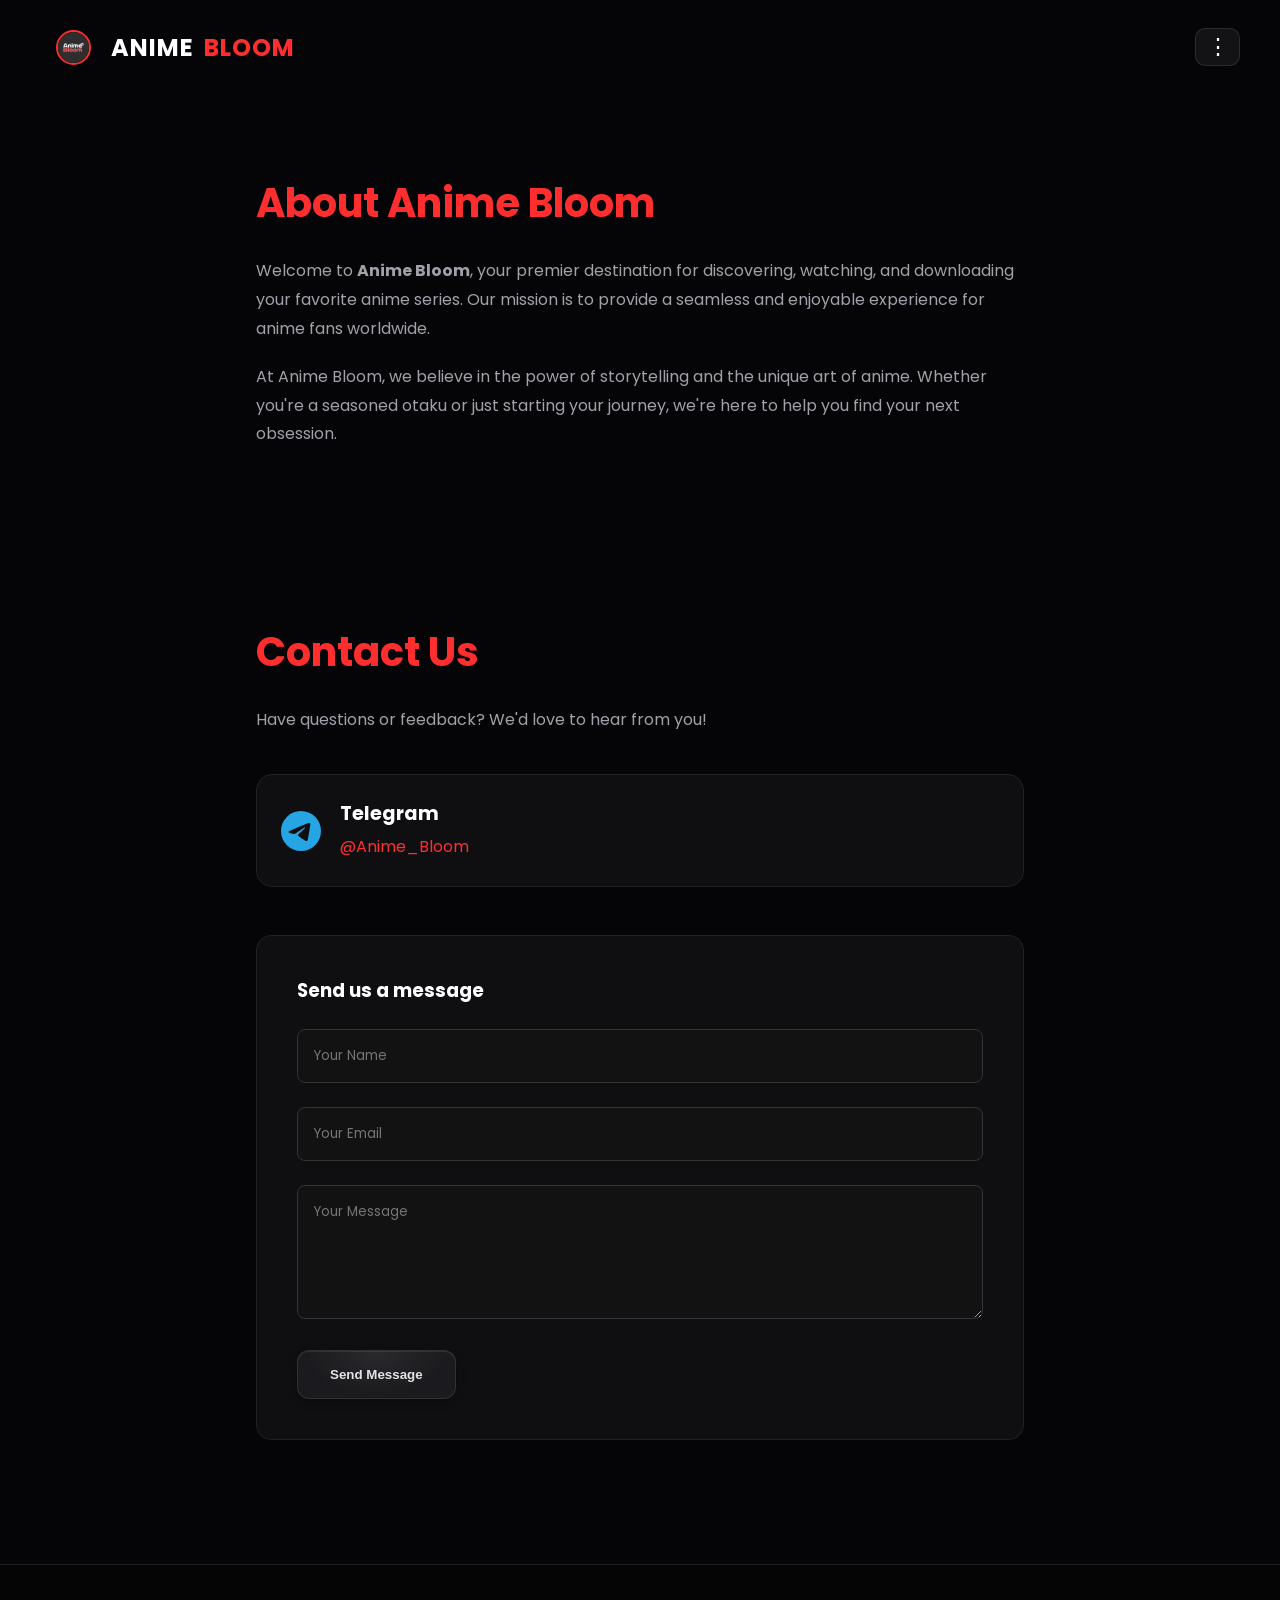
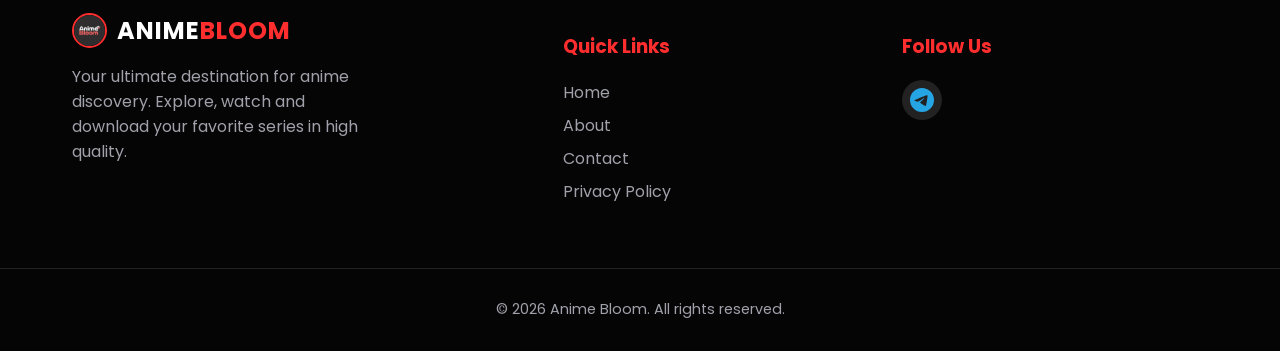
==== about.html @ b1cd9d65 "Add files via upload" ====
<!DOCTYPE html>
<html lang="en">
<head>
    <meta charset="UTF-8">
    <meta name="viewport" content="width=device-width, initial-scale=1.0">
    <title>About Us - Anime Bloom</title>
    <meta name="description" content="Learn about Anime Bloom — your premier destination for discovering and downloading anime in Hindi and English dubbed. Contact us via Telegram or our contact form.">
    <meta name="robots" content="index, follow">
    <link rel="canonical" href="https://anime-bloom.vercel.app/about">
    <meta property="og:type" content="website">
    <meta property="og:url" content="https://anime-bloom.vercel.app/about">
    <meta property="og:title" content="About Us - Anime Bloom">
    <meta property="og:description" content="Learn about Anime Bloom and get in touch with us. We are your premier destination for anime in Hindi and English dubbed.">
    <meta property="og:image" content="https://anime-bloom.vercel.app/favicon.png">
    <meta property="og:site_name" content="Anime Bloom">

    <link rel="icon" type="image/png" href="/favicon.png">
        <link rel="preconnect" href="https://fonts.googleapis.com">
    <link rel="preconnect" href="https://fonts.gstatic.com" crossorigin>
    <link href="https://fonts.googleapis.com/css2?family=Poppins:wght@400;600;700&display=swap" rel="stylesheet">
    <link rel="stylesheet" href="/style.css">
    <script async src="/gtag.js"></script>
</head>
<body class="dark-theme">
    <div id="splash-screen">
        <img src="/favicon.png" alt="Anime Bloom Logo" class="splash-logo">
    </div>
    <header>
        <nav>
            <div class="nav-container">
                <a href="/" class="logo">
                    <img src="/favicon.png" alt="Logo" class="header-logo">
                    Anime<span>Bloom</span>
                </a>
                <div class="menu-container">
                    <button class="menu-btn" id="menu-btn" aria-label="Menu">&#8942;</button>
                    <ul class="nav-links" id="nav-links">
                        <li><a href="/">Home</a></li>
                        <li><a href="/library">Library</a></li>
                        <li><a href="/schedule">Schedule</a></li>
                        <li><a href="/about">About</a></li>
                        <li><a href="/about#contact">Contact</a></li>
                    </ul>
                </div>
            </div>
        </nav>
    </header>
<script src="https://quge5.com/88/tag.min.js" data-zone="226050" async data-cfasync="false"></script>
    <main>
        <section class="about-section">
            <h1>About Anime Bloom</h1>
            <p>Welcome to <strong>Anime Bloom</strong>, your premier destination for discovering, watching, and downloading your favorite anime series. Our mission is to provide a seamless and enjoyable experience for anime fans worldwide.</p>
            <p>At Anime Bloom, we believe in the power of storytelling and the unique art of anime. Whether you're a seasoned otaku or just starting your journey, we're here to help you find your next obsession.</p>
        </section>

        <section id="contact" class="contact-section">
            <h2>Contact Us</h2>
            <p>Have questions or feedback? We'd love to hear from you!</p>

            <div class="contact-methods">
                <div class="contact-method">
                    <svg role="img" viewBox="0 0 24 24" xmlns="http://www.w3.org/2000/svg" class="contact-logo" style="fill:#26A5E4!important"><title>Telegram</title><path fill="#26A5E4" d="M11.944 0A12 12 0 0 0 0 12a12 12 0 0 0 12 12 12 12 0 0 0 12-12A12 12 0 0 0 12 0a12 12 0 0 0-.056 0zm4.962 7.224c.1-.002.321.023.465.14a.506.506 0 0 1 .171.325c.016.093.036.306.02.472-.18 1.898-.962 6.502-1.36 8.627-.168.9-.499 1.201-.82 1.23-.696.065-1.225-.46-1.9-.902-1.056-.693-1.653-1.124-2.678-1.8-1.185-.78-.417-1.21.258-1.91.177-.184 3.247-2.977 3.307-3.23.007-.032.014-.15-.056-.212s-.174-.041-.249-.024c-.106.024-1.793 1.14-5.061 3.345-.48.33-.913.49-1.302.48-.428-.008-1.252-.241-1.865-.44-.752-.245-1.349-.374-1.297-.789.027-.216.325-.437.893-.663 3.498-1.524 5.83-2.529 6.998-3.014 3.332-1.386 4.025-1.627 4.476-1.635z"/></svg>
                    <div class="method-info">
                        <h3>Telegram</h3>
                        <p><a href="https://t.me/Anime_Bloom" target="_blank">@Anime_Bloom</a></p>
                    </div>
                </div>
            </div>

            <div class="contact-form-container">
                <h3>Send us a message</h3>
                <form id="contact-form" action="https://formspree.io/f/xdalkwwe" method="POST">
                    <div class="form-group">
                        <input type="text" id="name" name="name" placeholder="Your Name" required>
                    </div>
                    <div class="form-group">
                        <input type="email" id="email" name="email" placeholder="Your Email" required>
                    </div>
                    <div class="form-group">
                        <textarea id="message" name="message" placeholder="Your Message" rows="5" required></textarea>
                    </div>
                    <button type="submit" class="download-btn">Send Message</button>
                </form>
                <div id="form-status" class="form-status"></div>
            </div>
        </section>
    </main>

    <footer>
        <div class="footer-container">
            <div class="footer-logo">
                <a href="/" class="logo"><img src="/favicon.png" alt="Logo" class="header-logo">Anime<span>Bloom</span></a>
                <p>Your ultimate destination for anime discovery. Explore, watch and download your favorite series in high quality.</p>
            </div>
            <div class="footer-links">
                <h3>Quick Links</h3>
                <ul>
                    <li><a href="/">Home</a></li>
                    <li><a href="/about">About</a></li>
                    <li><a href="/about#contact">Contact</a></li>
                    <li><a href="/privacy">Privacy Policy</a></li>
                </ul>
            </div>
            <div class="footer-social">
                <h3>Follow Us</h3>
                <div class="social-icons">
                    <a href="https://t.me/Anime_Bloom" target="_blank" title="Telegram">
                        <svg role="img" viewBox="0 0 24 24" xmlns="http://www.w3.org/2000/svg" class="social-logo" style="fill:#26A5E4!important"><title>Telegram</title><path fill="#26A5E4" d="M11.944 0A12 12 0 0 0 0 12a12 12 0 0 0 12 12 12 12 0 0 0 12-12A12 12 0 0 0 12 0a12 12 0 0 0-.056 0zm4.962 7.224c.1-.002.321.023.465.14a.506.506 0 0 1 .171.325c.016.093.036.306.02.472-.18 1.898-.962 6.502-1.36 8.627-.168.9-.499 1.201-.82 1.23-.696.065-1.225-.46-1.9-.902-1.056-.693-1.653-1.124-2.678-1.8-1.185-.78-.417-1.21.258-1.91.177-.184 3.247-2.977 3.307-3.23.007-.032.014-.15-.056-.212s-.174-.041-.249-.024c-.106.024-1.793 1.14-5.061 3.345-.48.33-.913.49-1.302.48-.428-.008-1.252-.241-1.865-.44-.752-.245-1.349-.374-1.297-.789.027-.216.325-.437.893-.663 3.498-1.524 5.83-2.529 6.998-3.014 3.332-1.386 4.025-1.627 4.476-1.635z"/></svg>
                    </a>
                </div>
            </div>
        </div>
        <div class="footer-bottom">
            <p>&copy; 2026 Anime Bloom. All rights reserved.</p>
        </div>
    </footer>

    <button id="back-to-top" title="Go to top">↑</button>

    
    <script defer src="/config.js"></script>
    <script defer src="/main.js"></script>
</body>
</html>
---- style.css ----
:root {
    --bg-color: #050507;
    --text-color: #ffffff;
    --secondary-text: #a1a1aa;
    --accent-color: #ff2e2e;
    --accent-glow: rgba(255, 46, 46, 0.6);
    --secondary-color: #ff6b6b;
    --card-bg: #0f0f12;
    --hover-color: #1a1a20;
    --nav-bg: rgba(5, 5, 7, 0.8);
    --soft-border: rgba(255, 255, 255, 0.08);
    --neon-shadow: 0 0 15px var(--accent-glow);
}

* {
    box-sizing: border-box;
    -webkit-tap-highlight-color: transparent;
    -webkit-touch-callout: none;
}

input, textarea, select {
    -webkit-tap-highlight-color: rgba(255, 46, 46, 0.08);
}

::-webkit-scrollbar {
    width: 8px;
    height: 8px;
}

::-webkit-scrollbar-track {
    background: var(--bg-color);
}

::-webkit-scrollbar-thumb {
    background: #333;
    border-radius: 4px;
}

::-webkit-scrollbar-thumb:hover {
    background: var(--accent-color);
    box-shadow: var(--neon-shadow);
}

body {
    background-color: var(--bg-color);
    color: var(--text-color);
    font-family: 'Poppins', sans-serif;
    margin: 0;
    padding: 0;
    user-select: none;
    -webkit-user-select: none;
    overflow-x: hidden;
}

img {
    user-select: none;
    -webkit-user-drag: none;
    -webkit-user-select: none;
}

#search-box,
input,
textarea {
    user-select: text !important;
    -webkit-user-select: text !important;
}

.details-layout,
.details-layout *:not(button):not(.download-btn):not(img) {
    user-select: text !important;
    -webkit-user-select: text !important;
}

button,
.download-btn,
.watch-btn,
.join-btn,
.anime-card,
.anime-card *,
.category-btn {
    user-select: none !important;
    -webkit-user-select: none !important;
}

header {
    background-color: transparent;
    padding: 1.2rem 2rem;
    position: fixed;
    width: 100%;
    top: 0;
    left: 0;
    z-index: 1000;
    transition: all 0.4s cubic-bezier(0.4, 0, 0.2, 1);
}

header.scrolled {
    background: linear-gradient(
        to bottom,
        rgba(0, 0, 0, 0.8) 0%,
        rgba(0, 0, 0, 0) 100%
    );
    backdrop-filter: none;
    -webkit-backdrop-filter: none;
    box-shadow: none;
}

.nav-container {
    max-width: 1200px;
    margin: 0 auto;
    display: flex;
    justify-content: space-between;
    align-items: center;
}

.logo {
    font-size: 1.5rem;
    font-weight: 700;
    color: #fff;
    text-decoration: none;
    text-transform: uppercase;
    letter-spacing: 1px;
    display: flex;
    align-items: center;
}

.logo span {
    color: var(--accent-color);
}

.header-logo {
    width: 35px;
    height: 35px;
    border-radius: 50%;
    object-fit: cover;
    margin-right: 10px;
    border: 2px solid var(--accent-color);
}

.menu-container {
    position: relative;
}

.menu-btn {
    background: rgba(255, 255, 255, 0.06);
    border: 1px solid rgba(255, 255, 255, 0.10);
    color: var(--text-color);
    font-size: 1.4rem;
    cursor: pointer;
    padding: 0.45rem 0.65rem;
    line-height: 1;
    border-radius: 10px;
    backdrop-filter: blur(8px);
    -webkit-backdrop-filter: blur(8px);
    transition: background 0.25s ease, color 0.25s ease,
                border-color 0.25s ease, transform 0.2s ease;
    display: flex;
    align-items: center;
    justify-content: center;
}

.menu-btn:hover {
    background: rgba(255, 46, 46, 0.15);
    border-color: rgba(255, 46, 46, 0.4);
    color: var(--accent-color);
}

.menu-btn.open {
    background: rgba(255, 46, 46, 0.18);
    border-color: rgba(255, 46, 46, 0.5);
    color: var(--accent-color);
    box-shadow: 0 0 12px rgba(255, 46, 46, 0.25);
}

.nav-links {
    list-style: none;
    margin: 0;
    padding: 0.6rem 0.5rem;
    position: absolute;
    top: calc(100% + 10px);
    right: 0;
    min-width: 200px;
    z-index: 1001;
    flex-direction: column;
    gap: 2px;
    background: rgba(8, 8, 12, 0.55);
    backdrop-filter: blur(40px) saturate(180%);
    -webkit-backdrop-filter: blur(40px) saturate(180%);
    border-radius: 16px;
    border: 1px solid rgba(255, 255, 255, 0.10);
    box-shadow:
        0 8px 32px rgba(0, 0, 0, 0.6),
        0 2px 8px  rgba(0, 0, 0, 0.4),
        inset 0 1px 0 rgba(255, 255, 255, 0.08);
    display: flex;
    opacity: 0;
    visibility: hidden;
    transform: translateY(-10px) scale(0.97);
    transform-origin: top right;
    transition:
        opacity    0.25s cubic-bezier(0.16, 1, 0.3, 1),
        transform  0.25s cubic-bezier(0.16, 1, 0.3, 1),
        visibility 0.25s;
    overflow: hidden;
}

.nav-links::before {
    content: '';
    position: absolute;
    top: 0;
    left: 12%;
    width: 76%;
    height: 1px;
    background: linear-gradient(
        90deg,
        transparent,
        rgba(255, 46, 46, 0.7),
        transparent
    );
}

.nav-links::after {
    content: '';
    position: absolute;
    bottom: 0;
    left: 0;
    width: 100%;
    height: 40%;
    background: radial-gradient(
        ellipse at 50% 100%,
        rgba(255, 46, 46, 0.06) 0%,
        transparent 70%
    );
    pointer-events: none;
}

.nav-links.active {
    opacity: 1;
    visibility: visible;
    transform: translateY(0) scale(1);
}

.nav-links li {
    position: relative;
}

nav a {
    display: flex;
    align-items: center;
    gap: 10px;
    padding: 0.65rem 1rem;
    border-radius: 10px;
    color: rgba(255, 255, 255, 0.82);
    text-decoration: none;
    font-weight: 600;
    font-size: 0.9rem;
    letter-spacing: 0.3px;
    transition:
        background 0.2s ease,
        color      0.2s ease,
        padding-left 0.2s ease;
    position: relative;
}

nav a:hover {
    background: rgba(255, 46, 46, 0.12);
    color: #fff;
    padding-left: 1.3rem;
}

nav a::before {
    content: '';
    position: absolute;
    left: 0;
    top: 20%;
    height: 60%;
    width: 3px;
    border-radius: 2px;
    background: var(--accent-color);
    box-shadow: 0 0 8px var(--accent-color);
    transform: scaleY(0);
    transition: transform 0.2s cubic-bezier(0.34, 1.56, 0.64, 1);
}

nav a:hover::before {
    transform: scaleY(1);
}

nav a::after {
    display: none;
}

main {
    max-width: 1200px;
    margin: 0 auto;
    padding: 80px 1rem 0;
    text-align: center;
}


.library-title {
    color: var(--accent-color);
}


.hero {
    position: relative;
    height: 85vh;
    min-height: 500px;
    width: calc(100vw - 60px);
    margin-left: 50%;
    transform: translateX(-50%);
    margin-bottom: 4rem;
    overflow: hidden;
    background: #000;
    display: flex;
    align-items: center;
    border-radius: 24px;
    border: 1px solid var(--soft-border);
    box-shadow: 0 20px 40px rgba(0, 0, 0, 0.4);
}

.hero-slide {
    position: absolute;
    top: 0;
    left: 0;
    width: 100%;
    height: 100%;
    display: flex;
    align-items: center;
    opacity: 0;
    visibility: hidden;
    transition: opacity 1s ease-in-out, transform 1s ease-in-out;
    background-size: cover;
    background-position: center;
    z-index: 1;
}

.hero-slide.active {
    opacity: 1;
    visibility: visible;
    z-index: 2;
}

.hero-slide::before {
    content: '';
    position: absolute;
    top: 0;
    left: 0;
    width: 100%;
    height: 100%;
    background: linear-gradient(to right,
        rgba(5, 5, 7, 0.95) 0%,
        rgba(5, 5, 7, 0.4) 50%,
        transparent 100%),
        linear-gradient(to top,
        rgba(5, 5, 7, 1) 0%,
        transparent 30%);
    z-index: 1;
}

/* ── HERO CONTENT: smaller fonts, shifted lower ── */
.hero-content {
    position: relative;
    z-index: 10;
    padding: 0 5rem;
    max-width: 800px;
    text-align: left;
    opacity: 0;
    transform: translateX(-30px);
    transition: all 1s cubic-bezier(0.16, 1, 0.3, 1) 0.4s;
    margin-top: 8rem; /* shift content lower */
}

.hero-slide.active .hero-content {
    opacity: 1;
    transform: translateX(0);
}

.hero-content h1 {
    font-size: 2.6rem; /* reduced from 4rem */
    margin: 0;
    color: #fff;
    line-height: 1.15;
    font-weight: 700;
    text-shadow: 0 5px 15px rgba(0,0,0,0.8);
}

.hero-content h1 span {
    color: var(--accent-color);
    display: block;
    margin-bottom: 0.4rem;
}

.hero-content p {
    font-size: 0.9rem; /* reduced from 1.1rem */
    margin: 1rem 0 1.5rem; /* reduced from 1.5rem 0 2rem */
    color: #e4e4e7;
    text-shadow: 0 2px 4px rgba(0,0,0,0.5);
    line-height: 1.6;
    max-width: 460px;
}

.slider-progress-container {
    position: absolute;
    bottom: 20px;
    left: 50%;
    transform: translateX(-50%);
    width: 90%;
    display: flex;
    gap: 8px;
    z-index: 100;
}

.slider-progress-segment {
    flex: 1;
    height: 3px;
    background: rgba(255, 255, 255, 0.2);
    border-radius: 2px;
    overflow: hidden;
    position: relative;
}

.slider-progress-fill {
    position: absolute;
    top: 0;
    left: 0;
    height: 100%;
    width: 0%;
    background: var(--accent-color);
    box-shadow: 0 0 8px var(--accent-color);
}

.watch-btn {
    position: relative;
    overflow: hidden;
    padding: 0.7rem 1.5rem;
    border-radius: 10px;
    font-weight: 700;
    display: inline-block;
    cursor: pointer;
    text-decoration: none;
    text-transform: uppercase;
    letter-spacing: 1px;
    font-size: 0.9rem;
    color: #fff;
    background: linear-gradient(135deg,
        rgba(255, 60, 60, 0.85) 0%,
        rgba(200, 20, 20, 0.90) 100%);
    backdrop-filter: blur(12px) saturate(180%);
    -webkit-backdrop-filter: blur(12px) saturate(180%);
    border: 1px solid rgba(255, 100, 80, 0.45);
    box-shadow:
        inset 0 1px 0 rgba(255, 180, 160, 0.25),
        0 4px 18px rgba(255, 46, 46, 0.40),
        0 1px 4px rgba(0,0,0,0.3);
    transition:
        box-shadow  0.28s ease,
        transform   0.28s ease,
        border-color 0.28s ease;
}

.watch-btn::before {
    content: '';
    position: absolute;
    top: 0; left: -75%;
    width: 50%; height: 100%;
    background: linear-gradient(120deg, transparent, rgba(255,255,255,0.22), transparent);
    transform: skewX(-15deg);
    transition: left 0.55s ease;
    pointer-events: none;
}
.watch-btn:hover::before { left: 135%; }

.watch-btn::after {
    content: '';
    position: absolute;
    inset: 0;
    border-radius: inherit;
    background: radial-gradient(ellipse at 50% 0%, rgba(255,255,255,0.12) 0%, transparent 60%);
    pointer-events: none;
}

.watch-btn:hover {
    transform: scale(1.05);
    box-shadow:
        inset 0 1px 0 rgba(255,180,160,0.3),
        0 6px 24px rgba(255, 46, 46, 0.55),
        0 2px 6px rgba(0,0,0,0.4);
    border-color: rgba(255, 130, 100, 0.6);
}

.greeting h1 {
    font-size: 2.5rem;
    color: var(--accent-color);
}

.search-section {
    position: relative;
    overflow: visible;
    margin: 2rem auto;
    max-width: 600px;
    display: flex;
    border-radius: 50px;
    padding: 5px;
    background: rgba(255, 255, 255, 0.04);
    backdrop-filter: blur(24px) saturate(160%);
    -webkit-backdrop-filter: blur(24px) saturate(160%);
    border: 1px solid rgba(255, 255, 255, 0.10);
    box-shadow:
        inset 0 1px 0 rgba(255, 255, 255, 0.07),
        0 4px 20px rgba(0, 0, 0, 0.30);
    transition:
        max-width 0.35s cubic-bezier(0.4, 0, 0.2, 1),
        border-color 0.3s ease,
        box-shadow   0.3s ease,
        background   0.3s ease,
        border-radius 0.2s ease;
    z-index: 1000;
}

.search-section.is-focused {
    max-width: 720px;
    border-radius: 22px 22px 0 0;
    border-color: rgba(255, 46, 46, 0.55);
    background: rgba(15, 15, 20, 0.98);
    box-shadow:
        inset 0 1px 0 rgba(255, 255, 255, 0.10),
        0 0 0 3px rgba(255, 46, 46, 0.12),
        0 0 30px rgba(255, 46, 46, 0.18),
        0 8px 40px rgba(0, 0, 0, 0.5);
}

.search-section::before {
    content: '';
    position: absolute;
    top: 0; left: 10%; right: 10%;
    height: 1px;
    background: linear-gradient(90deg, transparent, rgba(255,255,255,0.18), transparent);
    pointer-events: none;
    border-radius: 50px;
}

.search-section::after {
    content: none;
}

.search-section:focus-within {
    border-color: rgba(255, 46, 46, 0.55);
}

#search-box {
    padding: 0.8rem 1.5rem;
    flex: 1;
    border: none;
    background: transparent;
    color: white;
    outline: none;
    font-size: 1rem;
}

#search-btn {
    position: relative;
    overflow: hidden;
    width: 46px;
    height: 46px;
    padding: 0;
    border: 1px solid rgba(255, 100, 80, 0.45);
    border-radius: 50%;
    color: white;
    cursor: pointer;
    display: flex;
    align-items: center;
    justify-content: center;
    flex-shrink: 0;
    background: linear-gradient(135deg,
        rgba(255, 60, 60, 0.85) 0%,
        rgba(200, 20, 20, 0.90) 100%);
    backdrop-filter: blur(12px) saturate(180%);
    -webkit-backdrop-filter: blur(12px) saturate(180%);
    box-shadow:
        inset 0 1px 0 rgba(255,180,160,0.25),
        0 3px 14px rgba(255, 46, 46, 0.38);
    transition: transform 0.28s ease, box-shadow 0.28s ease;
}

#search-btn::before {
    content: '';
    position: absolute;
    top: 0; left: -75%;
    width: 50%; height: 100%;
    background: linear-gradient(120deg, transparent, rgba(255,255,255,0.22), transparent);
    transform: skewX(-15deg);
    transition: left 0.5s ease;
    pointer-events: none;
}
#search-btn:hover::before { left: 135%; }

#search-btn::after {
    content: '';
    position: absolute;
    inset: 0;
    border-radius: 50%;
    background: radial-gradient(ellipse at 50% 0%, rgba(255,255,255,0.12) 0%, transparent 60%);
    pointer-events: none;
}

#search-btn:hover {
    transform: scale(1.05);
    box-shadow:
        inset 0 1px 0 rgba(255,180,160,0.3),
        0 5px 20px rgba(255, 46, 46, 0.55);
}

.category-section {
    margin: 1.5rem 0;
    display: flex;
    justify-content: center;
    gap: 1rem;
    flex-wrap: wrap;
}

.category-btn {
    position: relative;
    overflow: hidden;
    padding: 0.6rem 1.5rem;
    border-radius: 25px;
    cursor: pointer;
    font-weight: 600;
    font-size: 0.88rem;
    letter-spacing: 0.3px;
    color: rgba(255, 255, 255, 0.65);
    background: rgba(255, 255, 255, 0.04);
    backdrop-filter: blur(20px) saturate(160%);
    -webkit-backdrop-filter: blur(20px) saturate(160%);
    border: 1px solid rgba(255, 255, 255, 0.10);
    box-shadow:
        inset 0 1px 0 rgba(255, 255, 255, 0.08),
        0 2px 8px rgba(0, 0, 0, 0.25);
    transition:
        color       0.28s ease,
        border-color 0.28s ease,
        box-shadow  0.28s ease,
        background  0.28s ease,
        transform   0.25s cubic-bezier(0.34, 1.56, 0.64, 1);
}

.category-btn::before {
    content: '';
    position: absolute;
    top: 0;
    left: -75%;
    width: 50%;
    height: 100%;
    background: linear-gradient(
        120deg,
        transparent 0%,
        rgba(255, 255, 255, 0.18) 50%,
        transparent 100%
    );
    transform: skewX(-15deg);
    transition: left 0.55s ease;
    pointer-events: none;
}

.category-btn:hover::before {
    left: 135%;
}

.category-btn::after {
    content: '';
    position: absolute;
    inset: 0;
    border-radius: inherit;
    background: radial-gradient(
        ellipse at 50% 0%,
        rgba(255, 255, 255, 0.07) 0%,
        transparent 65%
    );
    pointer-events: none;
}

.category-btn:hover {
    color: rgba(255, 255, 255, 0.92);
    border-color: rgba(255, 255, 255, 0.22);
    background: rgba(255, 255, 255, 0.09);
    box-shadow:
        inset 0 1px 0 rgba(255, 255, 255, 0.14),
        0 4px 16px rgba(0, 0, 0, 0.35);
}

.category-btn.active {
    color: #fff;
    background: rgba(255, 46, 46, 0.22);
    border-color: rgba(255, 46, 46, 0.55);
    box-shadow:
        inset 0 1px 0 rgba(255, 120, 100, 0.25),
        0 0 18px rgba(255, 46, 46, 0.30),
        0 4px 14px rgba(0, 0, 0, 0.35);
    text-shadow: 0 0 12px rgba(255, 100, 80, 0.6);
}

.category-btn.active::before {
    left: 135%;
}

.anime-grid {
    display: grid;
    grid-template-columns: repeat(auto-fill, minmax(250px, 1fr));
    gap: 2rem;
    margin-top: 2rem;
}

.anime-card {
    background: var(--card-bg);
    border-radius: 16px;
    overflow: hidden;
    transition: all 0.5s cubic-bezier(0.4, 0, 0.2, 1);
    cursor: pointer;
    border: 1px solid var(--soft-border);
    text-align: left;
    position: relative;
    flex: 0 0 auto;
}

.anime-row .anime-card {
    width: 280px;
}

.view-all-card {
    width: 280px;
    height: 220px;
    background: rgba(255, 255, 255, 0.03);
    backdrop-filter: blur(15px);
    -webkit-backdrop-filter: blur(15px);
    border: 1px solid var(--soft-border);
    border-radius: 16px;
    display: flex;
    flex-direction: column;
    align-items: center;
    justify-content: center;
    cursor: pointer;
    transition: all 0.4s cubic-bezier(0.4, 0, 0.2, 1);
    flex-shrink: 0;
    position: relative;
    overflow: hidden;
    margin-bottom: 2rem;
}

.view-all-card h3 {
    color: var(--secondary-text);
    font-size: 1.1rem;
    font-weight: 700;
    text-transform: uppercase;
    letter-spacing: 2px;
    z-index: 2;
    transition: all 0.3s ease;
    filter: blur(2px);
    margin: 0;
}

.view-all-card::after {
    content: '';
    position: absolute;
    width: 60px;
    height: 60px;
    border: 2px solid var(--accent-color);
    border-radius: 50%;
    opacity: 0.1;
    transition: all 0.4s ease;
}

.view-all-card:hover {
    border-color: var(--accent-color);
    background: rgba(255, 46, 46, 0.05);
}

.view-all-card:hover h3 {
    filter: blur(0);
    color: var(--text-color);
}

.view-all-card:hover::after {
    transform: scale(1.5);
    opacity: 0.3;
    box-shadow: 0 0 15px var(--accent-glow);
}

.view-all-card:active {
    box-shadow: 0 0 30px var(--accent-glow), inset 0 0 20px var(--accent-glow);
    transform: scale(0.95);
}

.anime-card:hover {
    transform: scale(1.05) translateY(-5px);
    box-shadow: 0 10px 30px rgba(0,0,0,0.5), var(--neon-shadow);
    border-color: var(--accent-color);
    z-index: 10;
}

.card-img-container {
    position: relative;
    overflow: hidden;
    aspect-ratio: 16 / 9;
}

.anime-card img {
    width: 100%;
    height: 100%;
    object-fit: cover;
    transition: transform 0.5s ease;
}

.anime-card:hover img {
    transform: scale(1.1);
}

.card-overlay {
    position: absolute;
    top: 0;
    left: 0;
    width: 100%;
    height: 100%;
    background: linear-gradient(to top, rgba(0,0,0,0.9) 0%, rgba(0,0,0,0.4) 50%, transparent 100%);
    display: flex;
    flex-direction: column;
    justify-content: flex-end;
    padding: 1rem;
    opacity: 0;
    transition: opacity 0.3s ease;
}

.anime-card:hover .card-overlay {
    opacity: 1;
}

.card-info {
    padding: 1rem;
    background: var(--card-bg);
}

.anime-card h3 {
    margin: 0;
    font-size: 1rem;
    font-weight: 600;
    white-space: nowrap;
    overflow: hidden;
    text-overflow: ellipsis;
    transition: color 0.3s ease;
}

.anime-card:hover h3 {
    color: var(--accent-color);
}

.quick-info {
    display: flex;
    gap: 10px;
    font-size: 0.75rem;
    color: var(--secondary-text);
    margin-top: 5px;
}

.quick-info span {
    background: rgba(255,255,255,0.1);
    padding: 2px 6px;
    border-radius: 4px;
}

.quality-badge {
    color: var(--accent-color);
    border: 1px solid var(--accent-color);
}

.section-title {
    text-align: left;
    margin: 4rem 0 1.5rem;
    color: #fff;
    font-size: 1.8rem;
    font-weight: 700;
    position: relative;
    padding-left: 15px;
}

.section-title::before {
    content: '';
    position: absolute;
    left: 0;
    top: 50%;
    transform: translateY(-50%);
    width: 4px;
    height: 70%;
    background: var(--accent-color);
    box-shadow: var(--neon-shadow);
    border-radius: 2px;
}

.anime-row {
    position: relative;
    margin-bottom: 2rem;
}

.row-container {
    display: flex;
    gap: 1.5rem;
    overflow-x: auto;
    padding: 1rem 0 2rem;
    scroll-behavior: smooth;
    scrollbar-width: none;
}

.row-container::-webkit-scrollbar {
    display: none;
}

.details-backdrop {
    position: fixed;
    top: 0;
    left: 0;
    width: 100%;
    height: 100vh;
    background-size: cover;
    background-position: center;
    filter: blur(50px) brightness(0.3);
    z-index: -1;
    transform: scale(1.1);
}

.details-layout {
    display: flex;
    flex-wrap: wrap;
    gap: 4rem;
    text-align: left;
    padding-top: 2rem;
    position: relative;
}

.details-thumbnail img {
    width: 300px;
    border-radius: 12px;
    box-shadow: 0 10px 40px rgba(0,0,0,0.8);
    border: 1px solid var(--soft-border);
    transition: all 0.5s ease;
}

.details-thumbnail img:hover {
    transform: scale(1.02);
    border-color: var(--accent-color);
    box-shadow: var(--neon-shadow);
}

.details-info {
    flex: 1;
}

.details-info h1 {
    color: #fff;
    margin-top: 0;
    font-size: 26px;
    font-weight: 700;
    line-height: 1.1;
    text-shadow: 0 10px 20px rgba(0,0,0,0.5);
}

.info-item {
    margin-bottom: 0.8rem;
    font-size: 1.1rem;
    display: flex;
    gap: 10px;
}

.info-item strong {
    color: var(--accent-color);
    min-width: 120px;
}

.description {
    margin-top: 1.5rem;
    line-height: 1.6;
}

.download-section {
    margin-top: 2rem;
    width: 100%;
}

.download-buttons {
    display: flex;
    gap: 1rem;
    flex-wrap: wrap;
    margin-top: 1rem;
}

.download-btn {
    position: relative;
    overflow: hidden;
    padding: 1rem 2rem;
    border-radius: 12px;
    font-weight: 600;
    display: flex;
    align-items: center;
    gap: 10px;
    text-decoration: none;
    color: rgba(255,255,255,0.88);
    background: rgba(255, 255, 255, 0.05);
    backdrop-filter: blur(20px) saturate(160%);
    -webkit-backdrop-filter: blur(20px) saturate(160%);
    border: 1px solid rgba(255, 255, 255, 0.10);
    box-shadow:
        inset 0 1px 0 rgba(255,255,255,0.08),
        0 2px 10px rgba(0,0,0,0.3);
    transition:
        background  0.28s ease,
        border-color 0.28s ease,
        box-shadow  0.28s ease,
        transform   0.28s ease,
        color       0.28s ease;
}

.download-btn::before {
    content: '';
    position: absolute;
    top: 0; left: -75%;
    width: 50%; height: 100%;
    background: linear-gradient(120deg, transparent, rgba(255,255,255,0.18), transparent);
    transform: skewX(-15deg);
    transition: left 0.55s ease;
    pointer-events: none;
    z-index: 1;
}
.download-btn:hover::before { left: 135%; }

.download-btn::after {
    content: '';
    position: absolute;
    inset: 0;
    border-radius: inherit;
    background: radial-gradient(ellipse at 50% 0%, rgba(255,255,255,0.07) 0%, transparent 65%);
    pointer-events: none;
}

.download-btn > * { position: relative; z-index: 2; }

.download-btn:hover {
    background: rgba(255, 46, 46, 0.20);
    border-color: rgba(255, 46, 46, 0.50);
    box-shadow:
        inset 0 1px 0 rgba(255,120,100,0.2),
        0 0 16px rgba(255, 46, 46, 0.28),
        0 4px 14px rgba(0,0,0,0.4);
    color: #fff;
    transform: translateY(-3px);
}

.season-link-container {
    display: flex;
    justify-content: center;
    width: 100%;
    margin-top: 3.5rem;
}

.season-btn {
    position: relative;
    overflow: hidden;
    display: inline-block;
    padding: 1rem 2.5rem;
    border-radius: 30px;
    font-weight: 700;
    font-size: 1.1rem;
    text-decoration: none;
    color: #ffffff;
    text-transform: uppercase;
    letter-spacing: 1px;
    user-select: none !important;
    -webkit-user-select: none !important;
    background: linear-gradient(135deg,
        rgba(255, 60, 60, 0.88) 0%,
        rgba(190, 15, 15, 0.92) 100%);
    backdrop-filter: blur(12px) saturate(180%);
    -webkit-backdrop-filter: blur(12px) saturate(180%);
    border: 1px solid rgba(255, 110, 80, 0.45);
    box-shadow:
        inset 0 1px 0 rgba(255,180,160,0.25),
        0 4px 18px rgba(255, 46, 46, 0.42);
    transition: transform 0.28s ease, box-shadow 0.28s ease, border-color 0.28s ease;
}

.season-btn::before {
    content: '';
    position: absolute;
    top: 0; left: -75%;
    width: 50%; height: 100%;
    background: linear-gradient(120deg, transparent, rgba(255,255,255,0.22), transparent);
    transform: skewX(-15deg);
    transition: left 0.55s ease;
    pointer-events: none;
}
.season-btn:hover::before { left: 135%; }

.season-btn::after {
    content: '';
    position: absolute;
    inset: 0;
    border-radius: inherit;
    background: radial-gradient(ellipse at 50% 0%, rgba(255,255,255,0.12) 0%, transparent 60%);
    pointer-events: none;
}

.season-btn:hover {
    transform: translateY(-3px);
    border-color: rgba(255, 140, 100, 0.6);
    box-shadow:
        inset 0 1px 0 rgba(255,180,160,0.3),
        0 6px 24px rgba(255, 46, 46, 0.55);
    color: #ffffff;
}

.recommended-section {
    margin-top: 5rem;
    padding-top: 2rem;
    border-top: 1px solid #333;
}

footer {
    background-color: var(--nav-bg);
    padding: 3rem 0 1rem;
    margin-top: 4rem;
    border-top: 1px solid #222;
}

.footer-container {
    max-width: 1200px;
    margin: 0 auto;
    display: flex;
    justify-content: space-between;
    flex-wrap: wrap;
    padding: 0 2rem;
    gap: 2rem;
}

.footer-logo {
    flex: 1.5;
}

.footer-logo p {
    color: var(--secondary-text);
    margin-top: 1rem;
    max-width: 300px;
}

.footer-links, .footer-social {
    flex: 1;
}

.footer-links h3, .footer-social h3 {
    color: var(--accent-color);
    margin-bottom: 1.2rem;
}

.footer-links ul {
    list-style: none;
    padding: 0;
}

.footer-links li {
    margin-bottom: 0.5rem;
}

.footer-links a {
    color: var(--secondary-text);
    text-decoration: none;
    transition: color 0.3s;
}

.footer-links a:hover {
    color: var(--accent-color);
}

.social-icons {
    display: flex;
    gap: 1rem;
}

.social-icons a {
    display: flex;
    align-items: center;
    justify-content: center;
    width: 40px;
    height: 40px;
    background: #222;
    color: #fff;
    border-radius: 50%;
    text-decoration: none;
    transition: all 0.3s;
}

.social-icons a:hover {
    background: var(--accent-color);
    transform: translateY(-3px);
}

.footer-bottom {
    text-align: center;
    margin-top: 3rem;
    padding-top: 1rem;
    border-top: 1px solid #222;
    color: var(--secondary-text);
    font-size: 0.9rem;
}

#back-to-top {
    position: relative;
    overflow: hidden;
    position: fixed;
    bottom: 30px;
    right: 30px;
    z-index: 99;
    outline: none;
    color: white;
    cursor: pointer;
    width: 50px;
    height: 50px;
    border-radius: 50%;
    font-size: 20px;
    font-weight: bold;
    display: flex;
    align-items: center;
    justify-content: center;
    opacity: 0;
    visibility: hidden;
    background: linear-gradient(135deg,
        rgba(255, 60, 60, 0.88) 0%,
        rgba(190, 15, 15, 0.92) 100%);
    backdrop-filter: blur(14px) saturate(180%);
    -webkit-backdrop-filter: blur(14px) saturate(180%);
    border: 1px solid rgba(255, 110, 80, 0.45);
    box-shadow:
        inset 0 1px 0 rgba(255,180,160,0.25),
        0 4px 18px rgba(255, 46, 46, 0.42);
    transition:
        opacity    0.4s ease,
        visibility 0.4s ease,
        transform  0.3s cubic-bezier(0.34, 1.56, 0.64, 1),
        box-shadow 0.28s ease;
}

#back-to-top::before {
    content: '';
    position: absolute;
    top: 0; left: -75%;
    width: 50%; height: 100%;
    background: linear-gradient(120deg, transparent, rgba(255,255,255,0.22), transparent);
    transform: skewX(-15deg);
    transition: left 0.5s ease;
    pointer-events: none;
}
#back-to-top:hover::before { left: 135%; }

#back-to-top::after {
    content: '';
    position: absolute;
    inset: 0;
    border-radius: 50%;
    background: radial-gradient(ellipse at 50% 0%, rgba(255,255,255,0.12) 0%, transparent 60%);
    pointer-events: none;
}

#back-to-top.show {
    opacity: 1;
    visibility: visible;
}

#back-to-top:hover {
    transform: translateY(-5px);
    box-shadow:
        inset 0 1px 0 rgba(255,180,160,0.3),
        0 8px 26px rgba(255, 46, 46, 0.60);
}

.result-info {
    margin: 1rem 0;
    font-size: 1.1rem;
    color: #888;
}

.result-count {
    color: var(--accent-color);
    font-weight: bold;
}

.reset-btn {
    position: relative;
    overflow: hidden;
    display: inline-block;
    margin-top: 1rem;
    padding: 0.6rem 1.2rem;
    border-radius: 10px;
    cursor: pointer;
    font-weight: 700;
    color: white;
    border: 1px solid rgba(255, 100, 80, 0.45);
    background: linear-gradient(135deg,
        rgba(255, 60, 60, 0.85) 0%,
        rgba(200, 20, 20, 0.90) 100%);
    backdrop-filter: blur(12px) saturate(180%);
    -webkit-backdrop-filter: blur(12px) saturate(180%);
    box-shadow:
        inset 0 1px 0 rgba(255,180,160,0.22),
        0 3px 12px rgba(255, 46, 46, 0.35);
    transition: box-shadow 0.28s ease, transform 0.28s ease;
}

.reset-btn::before {
    content: '';
    position: absolute;
    top: 0; left: -75%;
    width: 50%; height: 100%;
    background: linear-gradient(120deg, transparent, rgba(255,255,255,0.2), transparent);
    transform: skewX(-15deg);
    transition: left 0.5s ease;
    pointer-events: none;
}
.reset-btn:hover::before { left: 135%; }

.reset-btn::after {
    content: '';
    position: absolute;
    inset: 0;
    border-radius: inherit;
    background: radial-gradient(ellipse at 50% 0%, rgba(255,255,255,0.10) 0%, transparent 60%);
    pointer-events: none;
}

.reset-btn:hover {
    box-shadow:
        inset 0 1px 0 rgba(255,180,160,0.3),
        0 5px 20px rgba(255, 46, 46, 0.50);
}

.no-results-container {
    grid-column: 1 / -1;
    padding: 3rem 0;
    text-align: center;
}

.load-more-container {
    margin-top: 3rem;
    display: flex;
    justify-content: center;
}

.load-more-btn {
    position: relative;
    overflow: hidden;
    padding: 0.8rem 2.5rem;
    border-radius: 30px;
    font-weight: 700;
    font-size: 1rem;
    cursor: pointer;
    text-transform: uppercase;
    letter-spacing: 1px;
    color: rgba(255,255,255,0.88);
    background: rgba(255, 46, 46, 0.08);
    backdrop-filter: blur(20px) saturate(160%);
    -webkit-backdrop-filter: blur(20px) saturate(160%);
    border: 1px solid rgba(255, 46, 46, 0.45);
    box-shadow:
        inset 0 1px 0 rgba(255,120,100,0.12),
        0 2px 10px rgba(0,0,0,0.25);
    transition: background 0.28s ease, box-shadow 0.28s ease, transform 0.28s ease, color 0.28s ease;
}

.load-more-btn::before {
    content: '';
    position: absolute;
    top: 0; left: -75%;
    width: 50%; height: 100%;
    background: linear-gradient(120deg, transparent, rgba(255,255,255,0.18), transparent);
    transform: skewX(-15deg);
    transition: left 0.55s ease;
    pointer-events: none;
}
.load-more-btn:hover::before { left: 135%; }

.load-more-btn::after {
    content: '';
    position: absolute;
    inset: 0;
    border-radius: inherit;
    background: radial-gradient(ellipse at 50% 0%, rgba(255,255,255,0.07) 0%, transparent 65%);
    pointer-events: none;
}

.load-more-btn:hover {
    background: rgba(255, 46, 46, 0.22);
    color: white;
    box-shadow:
        inset 0 1px 0 rgba(255,120,100,0.22),
        0 0 18px rgba(255, 46, 46, 0.35),
        0 4px 14px rgba(0,0,0,0.35);
    transform: translateY(-2px);
}

/* ── MEDIA QUERIES ── */
@media (max-width: 768px) {
    .hero {
        height: 50vh;
        width: calc(100vw - 40px);
        border-radius: 20px;
    }

    .hero-content {
        padding: 0 2rem;
        margin-top: 5rem;
    }

    .hero-content h1 {
        font-size: 1.6rem; /* reduced from 2.2rem */
    }

    .hero-content p {
        font-size: 0.8rem;
        max-width: 400px;
    }


    header {
        padding: 1rem;
    }

    .nav-container {
        flex-direction: row;
        justify-content: space-between;
        align-items: center;
    }

    main {
        padding: 80px 1rem 0;
    }

    #search-box {
        width: 70%;
    }

    .anime-grid {
        grid-template-columns: repeat(auto-fill, minmax(240px, 1fr));
        gap: 1.5rem;
    }

    .details-layout {
        flex-direction: column;
        align-items: center;
    }

    .details-thumbnail img {
        width: 100%;
        max-width: 400px;
    }

    .footer-container {
        flex-direction: column;
        text-align: center;
    }

    .footer-logo p {
        margin: 1rem auto;
    }

    .social-icons {
        justify-content: center;
    }

    header.scrolled .nav-container {
        justify-content: space-between;
        align-items: center;
        gap: 0.5rem;
    }

    header.scrolled .logo {
        font-size: 1rem;
    }

    header.scrolled .header-logo {
        width: 25px;
        height: 25px;
    }

    .section-title {
        font-size: 1.5rem;
    }
}

@media (max-width: 480px) {
    .hero {
        padding: 0;
        height: auto;
        min-height: auto;
        aspect-ratio: 16 / 9;
        width: calc(100vw - 24px);
        border-radius: 12px;
    }

    .hero-content {
        padding: 1rem;
        margin-top: 3rem;
    }

    .hero-content h1 {
        font-size: 1.1rem; /* reduced from 1.4rem */
    }

    .hero-content p {
        font-size: 0.75rem; /* reduced from 0.8rem */
        margin: 0.3rem 0 0.6rem;
        display: -webkit-box;
        -webkit-line-clamp: 2;
        -webkit-box-orient: vertical;
        overflow: hidden;
    }

    .watch-btn {
        padding: 0.4rem 0.8rem;
        font-size: 0.75rem;
    }

    .slider-progress-container {
        bottom: 10px;
        gap: 4px;
    }

    .anime-card h3 {
        font-size: 1rem;
    }

    .anime-grid {
        grid-template-columns: 1fr;
        gap: 1rem;
    }

    .search-section {
        flex-direction: row;
        align-items: center;
        border-radius: 50px;
        padding: 5px;
        margin: 1.5rem 1rem;
    }

    #search-box {
        width: 100%;
        padding: 0.6rem 1rem;
        font-size: 0.9rem;
        text-align: left;
    }

    #search-btn {
        width: 40px;
        height: 40px;
        font-size: 0.9rem;
    }

    .category-section {
        gap: 0.4rem;
        flex-wrap: nowrap;
        overflow-x: auto;
        justify-content: flex-start;
        padding: 0 0.8rem 0.5rem;
        scrollbar-width: none;
    }

    .category-section::-webkit-scrollbar {
        display: none;
    }

    .category-btn {
        padding: 0.35rem 0.7rem;
        font-size: 0.75rem;
        flex-shrink: 0;
    }

    .download-buttons {
        gap: 8px;
        justify-content: center;
    }

    .download-btn {
        flex: 0 1 calc(33.33% - 8px);
        padding: 0.8rem 0.4rem;
        font-size: 0.8rem;
        justify-content: center;
        text-align: center;
        min-width: 0;
    }
}

/* About & Contact */
.about-section, .contact-section {
    padding: 60px 1rem;
    text-align: left;
    max-width: 800px;
    margin: 0 auto;
}

.about-section h1, .contact-section h2 {
    color: var(--accent-color);
    margin-bottom: 1.5rem;
    font-size: 2.5rem;
}

.about-section p, .contact-section p {
    color: var(--secondary-text);
    line-height: 1.8;
    margin-bottom: 1.2rem;
}

.contact-methods {
    display: grid;
    grid-template-columns: repeat(auto-fit, minmax(250px, 1fr));
    gap: 2rem;
    margin: 2.5rem 0;
}

.contact-method {
    background: var(--card-bg);
    padding: 1.5rem;
    border-radius: 16px;
    display: flex;
    align-items: center;
    gap: 1.2rem;
    border: 1px solid #222;
    transition: transform 0.3s;
}

.contact-method:hover {
    transform: translateY(-5px);
    border-color: var(--accent-color);
}

.contact-logo {
    width: 40px;
    height: 40px;
    object-fit: contain;
}

.social-logo {
    width: 24px;
    height: 24px;
    object-fit: contain;
}

.method-info h3 {
    margin: 0;
    font-size: 1.2rem;
}

.method-info p {
    margin: 0.3rem 0 0;
}

.method-info a {
    color: var(--accent-color);
    text-decoration: none;
}

.contact-form-container {
    background: var(--card-bg);
    padding: 2.5rem;
    border-radius: 15px;
    border: 1px solid #222;
    margin-top: 3rem;
}

.contact-form-container h3 {
    margin-top: 0;
    margin-bottom: 1.5rem;
}

.form-group {
    margin-bottom: 1.5rem;
}

.form-group input, .form-group textarea {
    width: 100%;
    padding: 1rem;
    background: #121212;
    border: 1px solid #333;
    border-radius: 8px;
    color: white;
    font-family: inherit;
    box-sizing: border-box;
}

.form-group input:focus, .form-group textarea:focus {
    outline: none;
    border-color: var(--accent-color);
}

.form-status {
    margin-top: 1rem;
    padding: 1rem;
    border-radius: 8px;
    display: none;
}

.form-status.success {
    display: block;
    background: rgba(0, 255, 0, 0.1);
    color: #4caf50;
    border: 1px solid #4caf50;
}

.form-status.error {
    display: block;
    background: rgba(255, 0, 0, 0.1);
    color: var(--accent-color);
    border: 1px solid var(--accent-color);
}

/* Library */
.library-control-hub {
    margin: 2rem auto 4rem;
    max-width: 800px;
    background: rgba(15, 15, 18, 0.6);
    backdrop-filter: blur(20px);
    -webkit-backdrop-filter: blur(20px);
    border-radius: 24px;
    padding: 1.5rem;
    border: 1px solid var(--soft-border);
    box-shadow: 0 10px 30px rgba(0, 0, 0, 0.3);
}

.library-search-wrapper {
    position: relative;
    overflow: visible;
    display: flex;
    border-radius: 50px;
    padding: 5px;
    margin-bottom: 1.5rem;
    background: rgba(255, 255, 255, 0.04);
    backdrop-filter: blur(24px) saturate(160%);
    -webkit-backdrop-filter: blur(24px) saturate(160%);
    border: 1px solid rgba(255, 255, 255, 0.10);
    box-shadow:
        inset 0 1px 0 rgba(255, 255, 255, 0.07),
        0 4px 20px rgba(0, 0, 0, 0.30);
    transition:
        border-color 0.3s ease,
        box-shadow   0.3s ease,
        background   0.3s ease,
        border-radius 0.2s ease;
    z-index: 1000;
}

.library-search-wrapper.is-focused {
    border-radius: 22px 22px 0 0;
    border-color: rgba(255, 46, 46, 0.55);
    background: rgba(15, 15, 20, 0.98);
    box-shadow:
        inset 0 1px 0 rgba(255, 255, 255, 0.10),
        0 0 0 3px rgba(255, 46, 46, 0.12),
        0 0 30px rgba(255, 46, 46, 0.18),
        0 8px 40px rgba(0, 0, 0, 0.5);
}

.library-search-wrapper::before {
    content: '';
    position: absolute;
    top: 0; left: 10%; right: 10%;
    height: 1px;
    background: linear-gradient(90deg, transparent, rgba(255,255,255,0.18), transparent);
    pointer-events: none;
}

.library-search-wrapper::after {
    content: none;
}

.library-search-wrapper:focus-within {
    border-color: rgba(255, 46, 46, 0.55);
}

#library-search-input {
    padding: 0.8rem 1.5rem;
    flex: 1;
    border: none;
    background: transparent;
    color: white;
    outline: none;
    font-size: 1rem;
}

.library-search-btn {
    position: relative;
    overflow: hidden;
    width: 46px;
    height: 46px;
    padding: 0;
    border: 1px solid rgba(255, 100, 80, 0.45);
    border-radius: 50%;
    color: white;
    cursor: pointer;
    display: flex;
    align-items: center;
    justify-content: center;
    background: linear-gradient(135deg,
        rgba(255, 60, 60, 0.85) 0%,
        rgba(200, 20, 20, 0.90) 100%);
    backdrop-filter: blur(12px) saturate(180%);
    -webkit-backdrop-filter: blur(12px) saturate(180%);
    box-shadow:
        inset 0 1px 0 rgba(255,180,160,0.25),
        0 3px 14px rgba(255, 46, 46, 0.38);
    transition: transform 0.28s ease, box-shadow 0.28s ease;
}

.library-search-btn::before {
    content: '';
    position: absolute;
    top: 0; left: -75%;
    width: 50%; height: 100%;
    background: linear-gradient(120deg, transparent, rgba(255,255,255,0.22), transparent);
    transform: skewX(-15deg);
    transition: left 0.5s ease;
    pointer-events: none;
}
.library-search-btn:hover::before { left: 135%; }

.library-search-btn::after {
    content: '';
    position: absolute;
    inset: 0;
    border-radius: 50%;
    background: radial-gradient(ellipse at 50% 0%, rgba(255,255,255,0.12) 0%, transparent 60%);
    pointer-events: none;
}

.library-search-btn:hover {
    transform: scale(1.05);
    box-shadow:
        inset 0 1px 0 rgba(255,180,160,0.3),
        0 5px 20px rgba(255, 46, 46, 0.55);
}

.library-categories {
    display: flex;
    justify-content: center;
    gap: 0.8rem;
    flex-wrap: wrap;
}

.library-category-btn {
    position: relative;
    overflow: hidden;
    padding: 0.5rem 1.2rem;
    border-radius: 30px;
    cursor: pointer;
    font-weight: 600;
    font-size: 0.9rem;
    letter-spacing: 0.3px;
    color: rgba(255, 255, 255, 0.60);
    background: rgba(255, 255, 255, 0.04);
    backdrop-filter: blur(20px) saturate(160%);
    -webkit-backdrop-filter: blur(20px) saturate(160%);
    border: 1px solid rgba(255, 255, 255, 0.09);
    box-shadow:
        inset 0 1px 0 rgba(255, 255, 255, 0.07),
        0 2px 8px rgba(0, 0, 0, 0.25);
    transition:
        color        0.28s ease,
        border-color 0.28s ease,
        box-shadow   0.28s ease,
        background   0.28s ease,
        transform    0.25s cubic-bezier(0.34, 1.56, 0.64, 1);
}

.library-category-btn::before {
    content: '';
    position: absolute;
    top: 0;
    left: -75%;
    width: 50%;
    height: 100%;
    background: linear-gradient(
        120deg,
        transparent 0%,
        rgba(255, 255, 255, 0.18) 50%,
        transparent 100%
    );
    transform: skewX(-15deg);
    transition: left 0.55s ease;
    pointer-events: none;
}

.library-category-btn:hover::before,
.library-category-btn.active::before {
    left: 135%;
}

.library-category-btn::after {
    content: '';
    position: absolute;
    inset: 0;
    border-radius: inherit;
    background: radial-gradient(
        ellipse at 50% 0%,
        rgba(255, 255, 255, 0.07) 0%,
        transparent 65%
    );
    pointer-events: none;
}

.library-category-btn:hover {
    color: rgba(255, 255, 255, 0.90);
    border-color: rgba(255, 255, 255, 0.20);
    background: rgba(255, 255, 255, 0.09);
    box-shadow:
        inset 0 1px 0 rgba(255, 255, 255, 0.13),
        0 4px 16px rgba(0, 0, 0, 0.35);
}

.library-category-btn.active {
    color: #fff;
    background: rgba(255, 46, 46, 0.22);
    border-color: rgba(255, 46, 46, 0.55);
    box-shadow:
        inset 0 1px 0 rgba(255, 120, 100, 0.25),
        0 0 18px rgba(255, 46, 46, 0.30),
        0 4px 14px rgba(0, 0, 0, 0.35);
    text-shadow: 0 0 12px rgba(255, 100, 80, 0.6);
}

#anime-container-library {
    min-height: 400px;
}

#anime-container-library.discovery-mode {
    text-align: left;
}

#anime-container-library.grid-mode {
    display: grid;
    grid-template-columns: repeat(auto-fill, minmax(280px, 1fr));
    gap: 2rem;
    margin-top: 2rem;
}

.loading-splash-container {
    display: flex;
    flex-direction: column;
    align-items: center;
    justify-content: center;
    padding: 5rem 0;
    width: 100%;
}

.loading-splash-card {
    background: var(--card-bg);
    padding: 3rem;
    border-radius: 20px;
    border: 1px solid var(--soft-border);
    display: flex;
    flex-direction: column;
    align-items: center;
    gap: 1.5rem;
    box-shadow: 0 10px 40px rgba(0, 0, 0, 0.4);
    position: relative;
    overflow: hidden;
}

.loading-splash-card::after {
    content: '';
    position: absolute;
    bottom: 0;
    left: 0;
    height: 3px;
    width: 100%;
    background: linear-gradient(90deg, transparent, var(--accent-color), transparent);
    animation: loading-bar 2s infinite linear;
}

@keyframes loading-bar {
    0% { transform: translateX(-100%); }
    100% { transform: translateX(100%); }
}

.loading-spinner {
    width: 50px;
    height: 50px;
    border: 3px solid rgba(255, 46, 46, 0.1);
    border-top: 3px solid var(--accent-color);
    border-radius: 50%;
    animation: spin 1s infinite linear;
}

.loading-text {
    font-size: 1.2rem;
    font-weight: 700;
    letter-spacing: 4px;
    color: var(--text-color);
    text-transform: uppercase;
    animation: pulse-text 1.5s infinite ease-in-out;
}

@keyframes pulse-text {
    0%, 100% { opacity: 0.6; }
    50% { opacity: 1; }
}

@keyframes spin {
    0% { transform: rotate(0deg); }
    100% { transform: rotate(360deg); }
}

@media (max-width: 600px) {
    .library-control-hub {
        padding: 1rem;
        margin: 1rem 0.5rem 3rem;
    }

    .library-categories {
        overflow-x: auto;
        justify-content: flex-start;
        padding-bottom: 0.5rem;
        flex-wrap: nowrap;
        scrollbar-width: none;
    }

    .library-category-btn {
        flex-shrink: 0;
    }
}

/* Modal */
.modal-overlay {
    position: fixed;
    top: 0;
    left: 0;
    width: 100%;
    height: 100%;
    background-color: rgba(0, 0, 0, 0.85);
    display: flex;
    justify-content: center;
    align-items: center;
    z-index: 2000;
    opacity: 0;
    visibility: hidden;
    transition: all 0.3s ease;
    backdrop-filter: blur(5px);
}

.modal-overlay.active {
    opacity: 1;
    visibility: visible;
}

.modal-content {
    background-color: var(--card-bg);
    padding: 3rem 2rem;
    border-radius: 24px;
    position: relative;
    max-width: 400px;
    width: 90%;
    text-align: center;
    border: 1px solid #333;
    box-shadow: 0 10px 40px rgba(0, 0, 0, 0.5), 0 0 20px rgba(255, 62, 62, 0.1);
    transform: scale(0.8);
    transition: transform 0.3s ease;
}

.modal-overlay.active .modal-content {
    transform: scale(1);
}

.modal-close {
    position: absolute;
    top: 15px;
    right: 20px;
    background: none;
    border: none;
    color: #888;
    font-size: 2rem;
    cursor: pointer;
    transition: color 0.3s;
    line-height: 1;
}

.modal-close:hover {
    color: var(--accent-color);
}

.modal-logo {
    width: 80px;
    height: 80px;
    margin-bottom: 1.5rem;
    filter: drop-shadow(0 0 10px rgba(36, 161, 222, 0.3));
}

.modal-body h2 {
    color: var(--text-color);
    margin: 0 0 1rem;
    font-size: 1.8rem;
}

.modal-body p {
    color: var(--secondary-text);
    margin-bottom: 2rem;
    line-height: 1.5;
}

.join-btn {
    position: relative;
    overflow: hidden;
    display: inline-block;
    padding: 1rem 2.5rem;
    border-radius: 30px;
    font-weight: 700;
    font-size: 1.1rem;
    text-decoration: none;
    color: white;
    text-transform: uppercase;
    letter-spacing: 1px;
    background: linear-gradient(135deg,
        rgba(255, 60, 60, 0.88) 0%,
        rgba(190, 15, 15, 0.92) 100%);
    backdrop-filter: blur(12px) saturate(180%);
    -webkit-backdrop-filter: blur(12px) saturate(180%);
    border: 1px solid rgba(255, 110, 80, 0.45);
    box-shadow:
        inset 0 1px 0 rgba(255,180,160,0.25),
        0 4px 18px rgba(255, 46, 46, 0.38);
    transition: transform 0.28s ease, box-shadow 0.28s ease, border-color 0.28s ease;
}

.join-btn::before {
    content: '';
    position: absolute;
    top: 0; left: -75%;
    width: 50%; height: 100%;
    background: linear-gradient(120deg, transparent, rgba(255,255,255,0.22), transparent);
    transform: skewX(-15deg);
    transition: left 0.55s ease;
    pointer-events: none;
}
.join-btn:hover::before { left: 135%; }

.join-btn::after {
    content: '';
    position: absolute;
    inset: 0;
    border-radius: inherit;
    background: radial-gradient(ellipse at 50% 0%, rgba(255,255,255,0.12) 0%, transparent 60%);
    pointer-events: none;
}

.join-btn:hover {
    transform: translateY(-3px);
    border-color: rgba(255, 140, 100, 0.6);
    box-shadow:
        inset 0 1px 0 rgba(255,180,160,0.3),
        0 6px 24px rgba(255, 46, 46, 0.55);
}

/* Skeleton */
.skeleton-card {
    background: var(--card-bg);
    border-radius: 16px;
    overflow: hidden;
    border: 1px solid var(--soft-border);
    height: 100%;
}

.skeleton-img {
    aspect-ratio: 16 / 9;
    background: linear-gradient(90deg, #18181c 25%, #222228 50%, #18181c 75%);
    background-size: 200% 100%;
    animation: shimmer 1.5s infinite linear;
}

.skeleton-info {
    padding: 1rem;
}

.skeleton-title {
    height: 1.2rem;
    width: 80%;
    background: linear-gradient(90deg, #18181c 25%, #222228 50%, #18181c 75%);
    background-size: 200% 100%;
    animation: shimmer 1.5s infinite linear;
    border-radius: 4px;
    margin-bottom: 0.5rem;
}

@keyframes shimmer {
    0% { background-position: -200% 0; }
    100% { background-position: 200% 0; }
}

.skeleton-grid {
    display: grid;
    grid-template-columns: repeat(auto-fill, minmax(280px, 1fr));
    gap: 2rem;
    width: 100%;
    margin-top: 2rem;
}

/* Schedule & News Styles */
.news-grid {
    display: grid;
    grid-template-columns: repeat(auto-fit, minmax(320px, 1fr));
    gap: 2rem;
    margin: 2rem 0 4rem;
}

.news-card {
    background: var(--card-bg);
    border-radius: 16px;
    overflow: hidden;
    border: 1px solid var(--soft-border);
    transition: all 0.4s ease;
    text-align: left;
}

.news-card:hover {
    transform: translateY(-8px);
    border-color: var(--accent-color);
    box-shadow: var(--neon-shadow);
}

.news-img {
    width: 100%;
    height: 180px;
    object-fit: cover;
}

.news-content {
    padding: 1.5rem;
}

.news-content h3 {
    margin: 0 0 0.8rem;
    font-size: 1.2rem;
    color: #fff;
}

.news-content p {
    color: var(--secondary-text);
    font-size: 0.9rem;
    line-height: 1.6;
    margin-bottom: 1rem;
}

.news-date {
    font-size: 0.8rem;
    color: var(--accent-color);
    font-weight: 600;
}

.schedule-tabs {
    display: flex;
    justify-content: center;
    gap: 0.5rem;
    margin-bottom: 2.5rem;
    flex-wrap: wrap;
}

.day-tab {
    padding: 0.6rem 1.4rem;
    border-radius: 30px;
    background: rgba(255, 255, 255, 0.04);
    border: 1px solid var(--soft-border);
    color: var(--secondary-text);
    cursor: pointer;
    font-weight: 600;
    transition: all 0.3s ease;
}

.day-tab:hover {
    background: rgba(255, 255, 255, 0.08);
    color: #fff;
}

.day-tab.active {
    background: rgba(255, 46, 46, 0.2);
    border-color: var(--accent-color);
    color: #fff;
    box-shadow: 0 0 15px rgba(255, 46, 46, 0.2);
}

.schedule-grid {
    display: grid;
    grid-template-columns: repeat(auto-fill, minmax(280px, 1fr));
    gap: 2rem;
    min-height: 300px;
}

.schedule-card {
    background: var(--card-bg);
    border-radius: 16px;
    overflow: hidden;
    border: 1px solid var(--soft-border);
    transition: all 0.4s ease;
    text-align: left;
    position: relative;
}

.schedule-card:hover {
    transform: scale(1.03);
    border-color: var(--accent-color);
    box-shadow: var(--neon-shadow);
}

.schedule-img-wrapper {
    position: relative;
    aspect-ratio: 16/9;
}

.schedule-img-wrapper img {
    width: 100%;
    height: 100%;
    object-fit: cover;
}

.air-time-badge {
    position: absolute;
    top: 10px;
    right: 10px;
    background: rgba(0, 0, 0, 0.75);
    backdrop-filter: blur(5px);
    color: var(--accent-color);
    padding: 4px 10px;
    border-radius: 6px;
    font-size: 0.8rem;
    font-weight: 700;
    border: 1px solid var(--accent-color);
}

.schedule-info {
    padding: 1.2rem;
}

.schedule-info h3 {
    margin: 0 0 0.5rem;
    font-size: 1.1rem;
    white-space: nowrap;
    overflow: hidden;
    text-overflow: ellipsis;
}

.episode-info {
    color: var(--secondary-text);
    font-size: 0.85rem;
    margin-bottom: 0.5rem;
    display: block;
}

.release-meta {
    display: flex;
    flex-direction: column;
    gap: 4px;
    color: var(--secondary-text);
    font-size: 0.85rem;
    margin-bottom: 1rem;
    font-weight: 600;
}


@media (max-width: 480px) {
    .schedule-grid {
        grid-template-columns: 1fr;
    }

    .news-grid {
        grid-template-columns: 1fr;
    }

    .day-tab {
        padding: 0.5rem 0.8rem;
        font-size: 0.8rem;
    }
}

/* ── ANIMATION SYSTEM ── */
body {
    animation: bodyFadeIn 0.6s ease forwards;
}

@keyframes bodyFadeIn {
    from { opacity: 0; }
    to   { opacity: 1; }
}

.reveal {
    opacity: 0;
    transform: translateY(28px);
    transition: opacity 0.65s cubic-bezier(0.16, 1, 0.3, 1),
                transform 0.65s cubic-bezier(0.16, 1, 0.3, 1);
}

.reveal.visible {
    opacity: 1;
    transform: translateY(0);
}

.reveal-delay-1 { transition-delay: 0.08s; }
.reveal-delay-2 { transition-delay: 0.16s; }
.reveal-delay-3 { transition-delay: 0.24s; }
.reveal-delay-4 { transition-delay: 0.32s; }
.reveal-delay-5 { transition-delay: 0.40s; }


.search-section {
    animation: slideUpFade 0.7s cubic-bezier(0.16, 1, 0.3, 1) 0.75s both;
}

.category-section {
    animation: slideUpFade 0.7s cubic-bezier(0.16, 1, 0.3, 1) 0.85s both;
}

@keyframes slideUpFade {
    from { opacity: 0; transform: translateY(20px); }
    to   { opacity: 1; transform: translateY(0); }
}

.section-title {
    animation: none;
}

.section-title::before {
    transform-origin: top center;
    animation: barGrow 0.5s cubic-bezier(0.16, 1, 0.3, 1) 0.2s both;
}

@keyframes barGrow {
    from { transform: translateY(-50%) scaleY(0); }
    to   { transform: translateY(-50%) scaleY(1); }
}

.anime-card {
    animation: cardEntrance 0.55s cubic-bezier(0.34, 1.4, 0.64, 1) both;
}

@keyframes cardEntrance {
    from { opacity: 0; transform: scale(0.88) translateY(16px); }
    to   { opacity: 1; transform: scale(1) translateY(0); }
}

.anime-card:hover {
    transform: scale(1.05) translateY(-6px);
    box-shadow: 0 12px 35px rgba(0,0,0,0.6),
                0 0 18px var(--accent-glow),
                0 0 40px rgba(255, 46, 46, 0.15);
    border-color: var(--accent-color);
}

/* Click / Press */
.anime-card:active {
    transform: scale(0.96) translateY(0px) !important;
    box-shadow: 0 2px 10px rgba(0,0,0,0.4) !important;
    transition: transform 0.1s ease, box-shadow 0.1s ease !important;
}

.watch-btn:active,
.join-btn:active,
.season-btn:active {
    transform: scale(0.93) !important;
    box-shadow: 0 2px 8px rgba(255, 46, 46, 0.3) !important;
    transition: transform 0.1s ease, box-shadow 0.1s ease !important;
}

.download-btn:active {
    transform: scale(0.95) translateY(1px) !important;
    transition: transform 0.1s ease !important;
}

.load-more-btn:active {
    transform: scale(0.95) translateY(1px) !important;
    transition: transform 0.1s ease !important;
}

.reset-btn:active {
    transform: scale(0.93) !important;
    transition: transform 0.1s ease !important;
}

#back-to-top:active {
    transform: scale(0.88) !important;
    transition: transform 0.1s ease !important;
}

.category-btn:active,
.library-category-btn:active {
    transform: scale(0.90) !important;
    transition: transform 0.1s ease !important;
}

.view-all-card:active {
    transform: scale(0.94) !important;
    transition: transform 0.1s ease !important;
}

.menu-btn:active {
    transform: scale(0.85) !important;
    transition: transform 0.1s ease !important;
}

.social-icons a:active {
    transform: scale(0.85) !important;
    transition: transform 0.1s ease !important;
}

#back-to-top.show {
    animation: bttBounceIn 0.5s cubic-bezier(0.34, 1.56, 0.64, 1) both;
}

@keyframes bttBounceIn {
    from { opacity: 0; transform: translateY(20px) scale(0.7); }
    to   { opacity: 1; transform: translateY(0) scale(1); }
}

.modal-content {
    transform: scale(0.85) translateY(30px);
    transition: transform 0.4s cubic-bezier(0.34, 1.4, 0.64, 1),
                opacity 0.3s ease;
}

.modal-overlay.active .modal-content {
    transform: scale(1) translateY(0);
}

.view-all-card::after {
    animation: ringPulse 2.5s ease-in-out infinite;
}

@keyframes ringPulse {
    0%, 100% { transform: scale(1);    opacity: 0.1; }
    50%       { transform: scale(1.3); opacity: 0.25; }
}

.footer-links li {
    opacity: 0;
    transform: translateX(-10px);
}

.footer-links li.footer-visible {
    animation: footerLinkIn 0.4s cubic-bezier(0.16, 1, 0.3, 1) forwards;
}

@keyframes footerLinkIn {
    to { opacity: 1; transform: translateX(0); }
}

.header-logo {
    animation: spinIn 0.7s cubic-bezier(0.34, 1.56, 0.64, 1) 0.2s both;
}

@keyframes spinIn {
    from { opacity: 0; transform: rotate(-180deg) scale(0.5); }
    to   { opacity: 1; transform: rotate(0deg) scale(1); }
}

.details-thumbnail img {
    animation: detailsImgReveal 0.8s cubic-bezier(0.16, 1, 0.3, 1) 0.3s both;
}

@keyframes detailsImgReveal {
    from { opacity: 0; transform: scale(0.9) translateX(-20px); }
    to   { opacity: 1; transform: scale(1) translateX(0); }
}

.details-info h1 {
    animation: slideUpFade 0.7s cubic-bezier(0.16, 1, 0.3, 1) 0.45s both;
}

.info-item {
    opacity: 0;
    animation: slideUpFade 0.5s cubic-bezier(0.16, 1, 0.3, 1) forwards;
}

/* Splash Screen */
#splash-screen {
    position: fixed;
    top: 0;
    left: 0;
    width: 100%;
    height: 100%;
    background-color: var(--bg-color);
    display: flex;
    justify-content: center;
    align-items: center;
    z-index: 9999;
    transition: opacity 0.5s ease, visibility 0.5s ease;
}

#splash-screen.fade-out {
    opacity: 0;
    visibility: hidden;
    pointer-events: none;
}

.splash-logo {
    width: 120px;
    height: 120px;
    border-radius: 50%;
    border: 4px solid var(--accent-color);
    box-shadow: 0 0 20px rgba(255, 46, 46, 0.4);
    animation: pulse 2s infinite ease-in-out;
}

@keyframes pulse {
    0% {
        transform: scale(1);
        box-shadow: 0 0 20px rgba(255, 46, 46, 0.4);
    }
    50% {
        transform: scale(1.1);
        box-shadow: 0 0 40px rgba(255, 46, 46, 0.6);
    }
    100% {
        transform: scale(1);
        box-shadow: 0 0 20px rgba(255, 46, 46, 0.4);
    }
}



/* ── Search Suggestions Dropdown ── */
.search-suggestions {
    position: absolute;
    top: calc(100% + 1px);
    left: -1px;
    right: -1px;
    z-index: 1001;
    background: rgba(13, 13, 18, 0.99);
    border: 1px solid rgba(255, 46, 46, 0.35);
    border-top: 1px solid rgba(255,255,255,0.06);
    border-radius: 0 0 22px 22px;
    box-shadow: 0 20px 60px rgba(0, 0, 0, 0.7);
    overflow: hidden;
    max-height: 420px;
    overflow-y: auto;
    scrollbar-width: none;
    animation: suggestFadeIn 0.15s ease;
}

.search-suggestions::-webkit-scrollbar { display: none; }

@keyframes suggestFadeIn {
    from { opacity: 0; transform: translateY(-4px); }
    to   { opacity: 1; transform: translateY(0); }
}

/* Section label (e.g. "Trending" / "Results") */
.suggestion-label {
    padding: 10px 16px 6px;
    font-size: 0.7rem;
    font-weight: 700;
    letter-spacing: 0.08em;
    text-transform: uppercase;
    color: rgba(255,255,255,0.3);
    border-bottom: 1px solid rgba(255,255,255,0.05);
}

.suggestion-item {
    display: flex;
    align-items: center;
    gap: 12px;
    padding: 9px 14px;
    cursor: pointer;
    transition: background 0.12s ease;
    border-bottom: 1px solid rgba(255,255,255,0.03);
}

.suggestion-item:last-child { border-bottom: none; }

.suggestion-item:hover,
.suggestion-item.active {
    background: rgba(255, 46, 46, 0.10);
}

/* Search icon on left (like browser) */
.suggestion-icon {
    width: 30px;
    height: 30px;
    border-radius: 8px;
    background: rgba(255,255,255,0.06);
    display: flex;
    align-items: center;
    justify-content: center;
    flex-shrink: 0;
    color: rgba(255,255,255,0.35);
}

.suggestion-icon svg {
    width: 14px;
    height: 14px;
}

.suggestion-thumb {
    width: 40px;
    height: 54px;
    object-fit: cover;
    border-radius: 7px;
    flex-shrink: 0;
    background: #1a1a1a;
}

.suggestion-info {
    flex: 1;
    min-width: 0;
}

.suggestion-name {
    font-size: 0.9rem;
    font-weight: 500;
    color: #e8e8e8;
    white-space: nowrap;
    overflow: hidden;
    text-overflow: ellipsis;
    line-height: 1.3;
}

.suggestion-name mark {
    background: transparent;
    color: #ff5555;
    font-weight: 700;
}

.suggestion-meta {
    font-size: 0.72rem;
    color: rgba(255,255,255,0.35);
    margin-top: 3px;
    display: flex;
    align-items: center;
    gap: 6px;
}

.suggestion-meta-dot {
    width: 3px;
    height: 3px;
    border-radius: 50%;
    background: rgba(255,255,255,0.25);
    display: inline-block;
}

.suggestion-arrow {
    color: rgba(255,255,255,0.15);
    font-size: 0.85rem;
    flex-shrink: 0;
}

.suggestion-no-results {
    padding: 20px 16px;
    color: rgba(255,255,255,0.35);
    font-size: 0.88rem;
    text-align: center;
}

.suggestion-no-results strong {
    color: rgba(255,255,255,0.6);
}

/* ── Did You Mean ── */
.did-you-mean {
    color: var(--accent-color, #ff4444);
    text-decoration: underline;
    cursor: pointer;
    font-style: italic;
}
.did-you-mean:hover {
    opacity: 0.8;
}
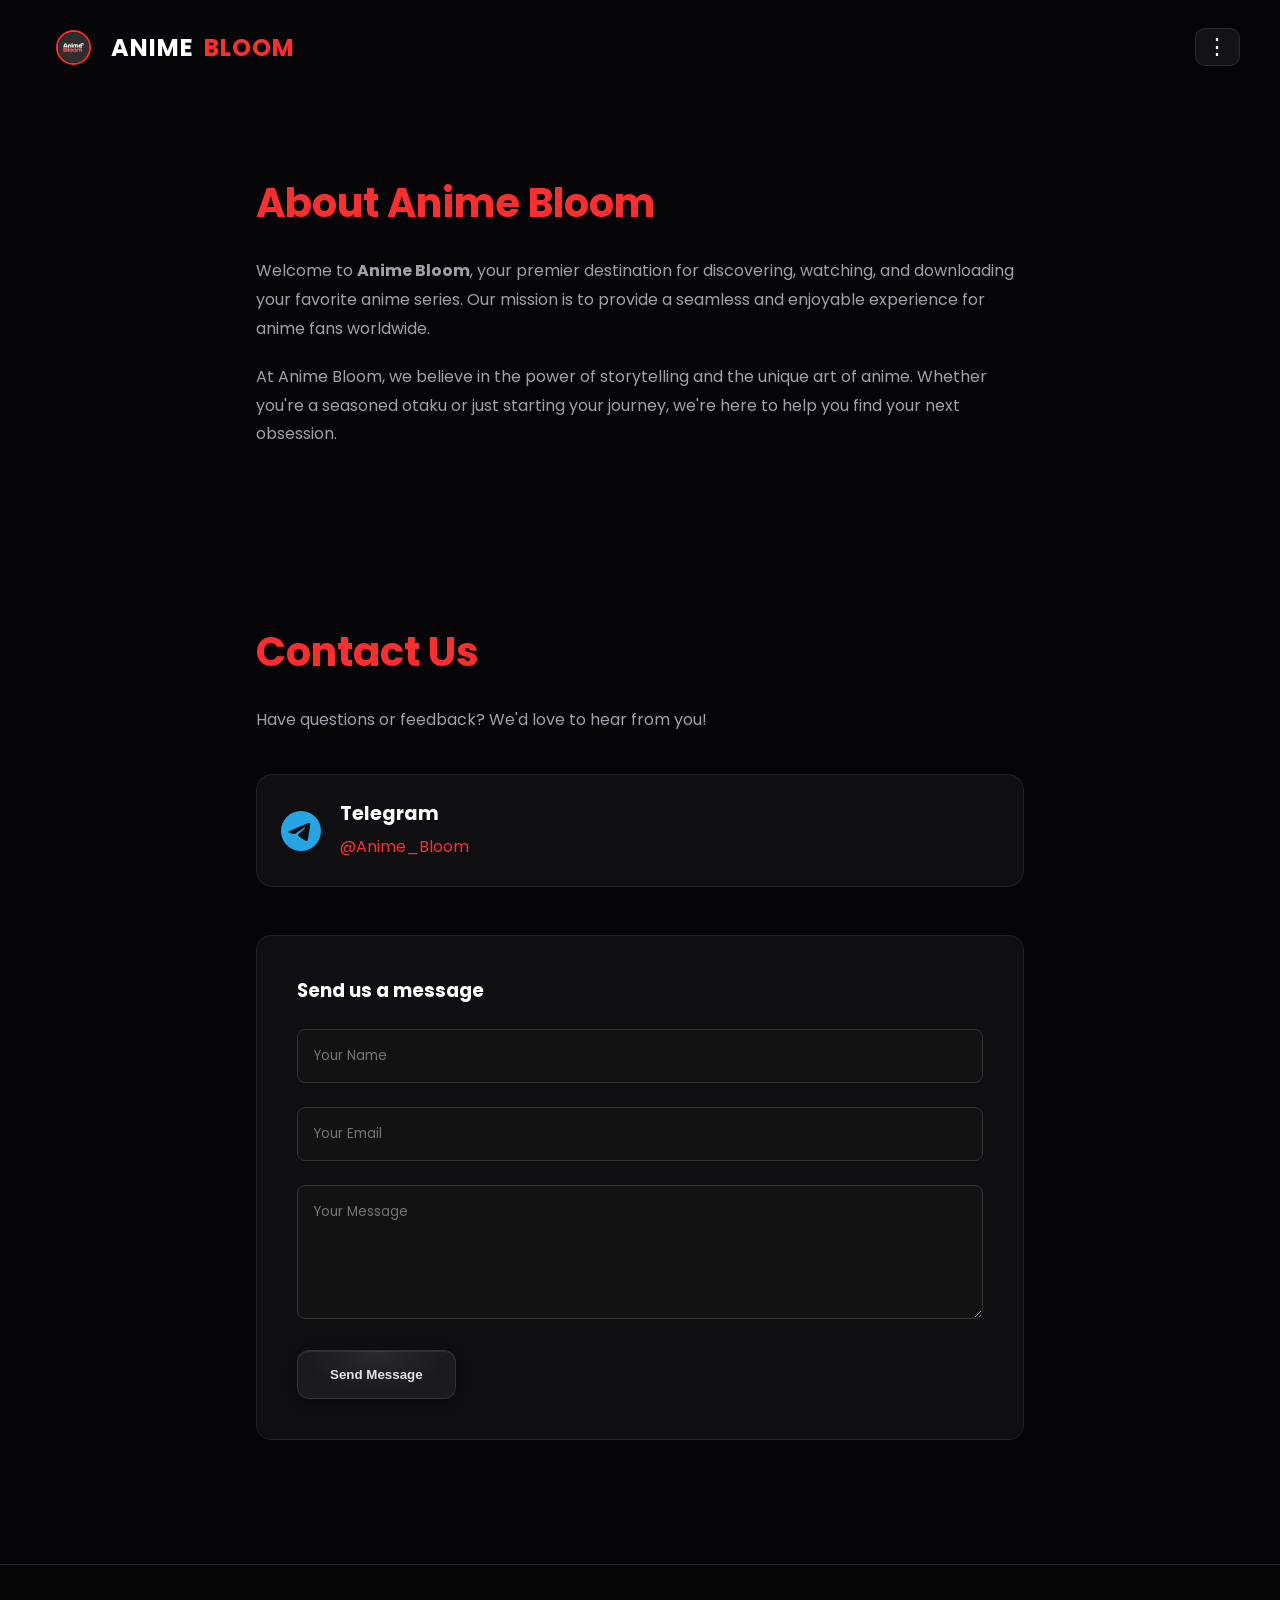
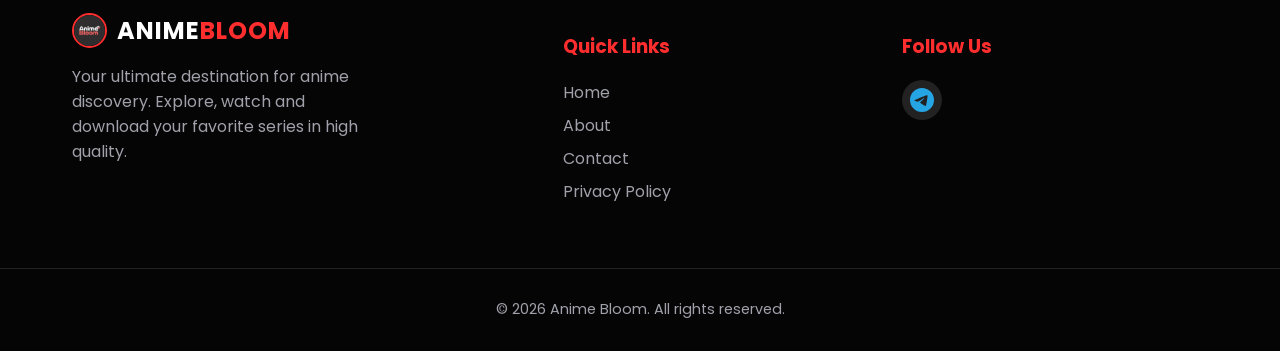
==== commit 5b57f75e: "Revert "Serve minified static CSS/JS and add no-dep minifier"" ====
--- a/style.css
+++ b/style.css
@@ -855,21 +855,41 @@
 
 .quick-info {
     display: flex;
-    gap: 10px;
-    font-size: 0.75rem;
+    flex-wrap: nowrap;
+    align-items: center;
+    gap: 4px;
+    font-size: 0.68rem;
     color: var(--secondary-text);
     margin-top: 5px;
+    overflow: hidden;
 }
 
 .quick-info span {
     background: rgba(255,255,255,0.1);
-    padding: 2px 6px;
+    padding: 2px 5px;
     border-radius: 4px;
+    white-space: nowrap;
+    flex-shrink: 0;
 }
 
 .quality-badge {
     color: var(--accent-color);
     border: 1px solid var(--accent-color);
+    flex-shrink: 0;
+}
+
+.rating-badge {
+    color: #f5c518;
+    border: 1px solid rgba(245,197,24,0.4);
+    flex-shrink: 0;
+}
+
+.rating-badge {
+    color: #f5c518;
+    border: 1px solid rgba(245,197,24,0.5);
+    display: flex;
+    align-items: center;
+    gap: 2px;
 }
 
 .section-title {
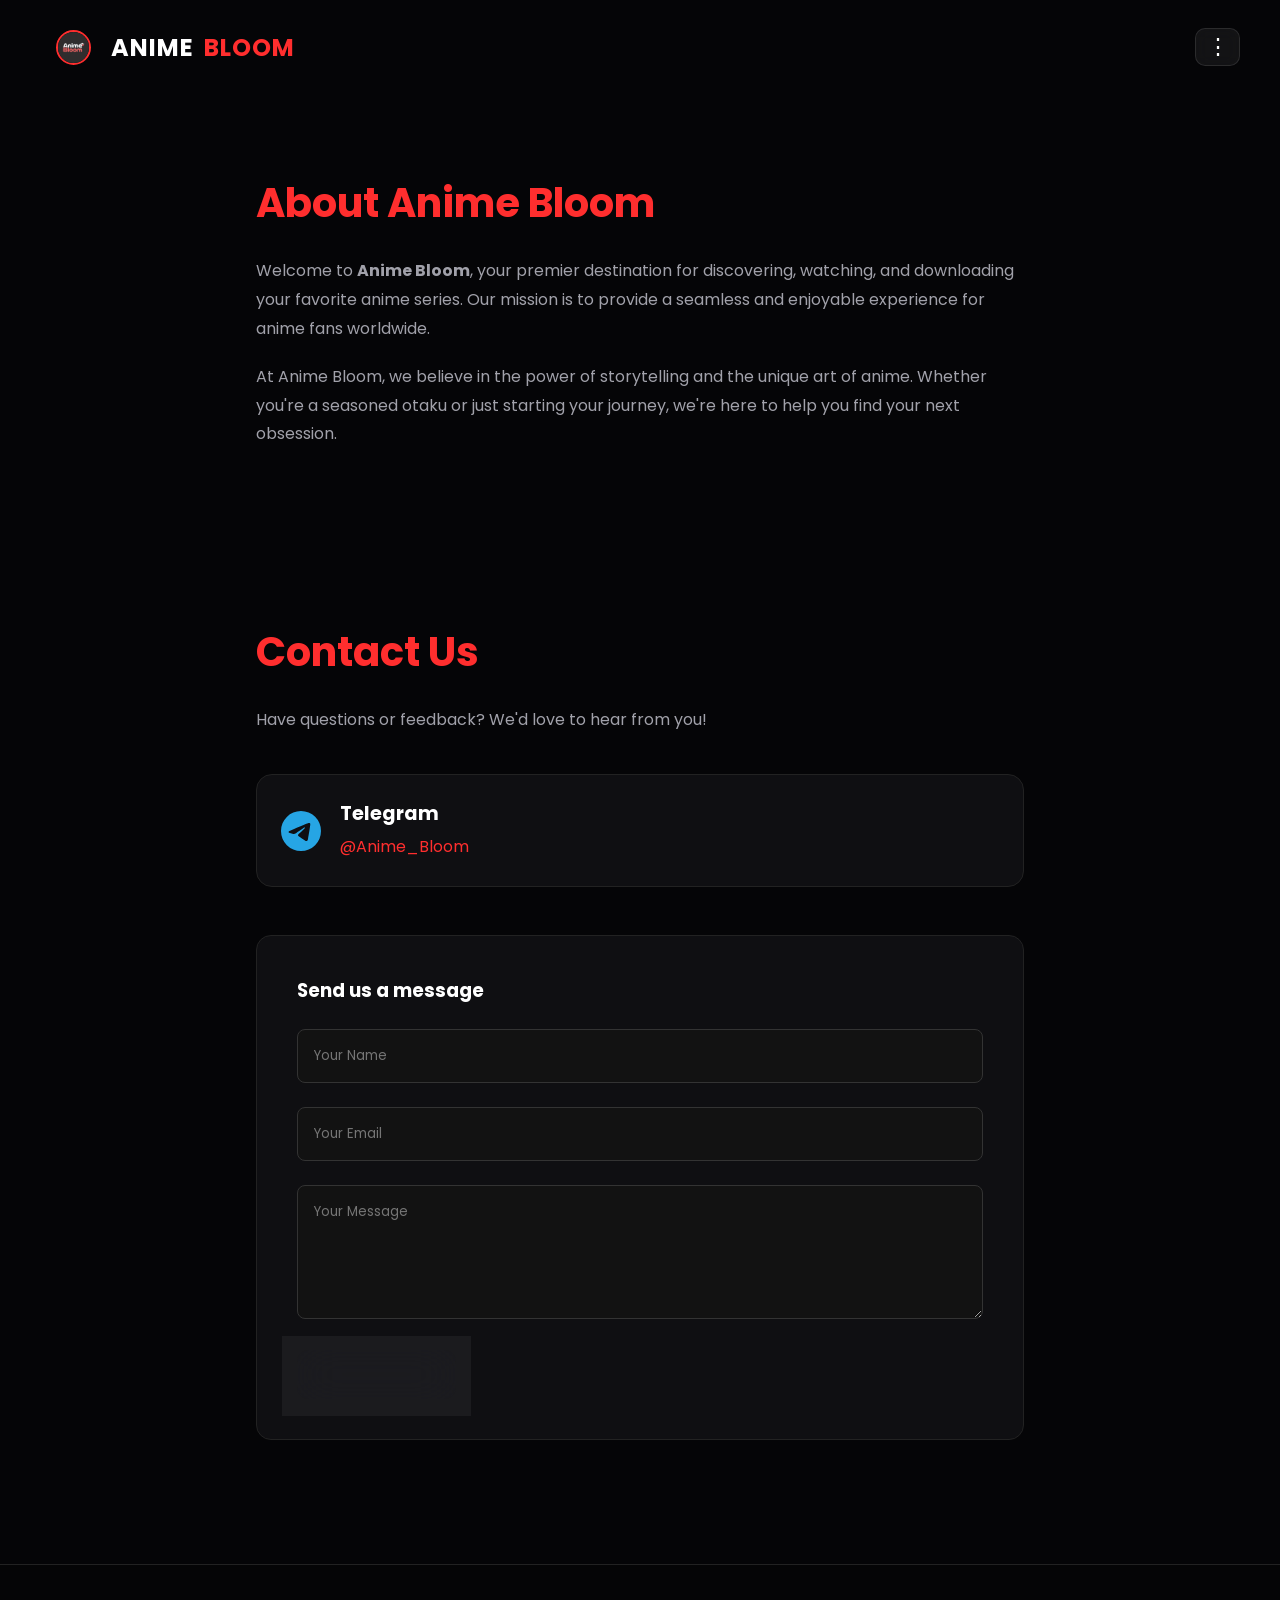
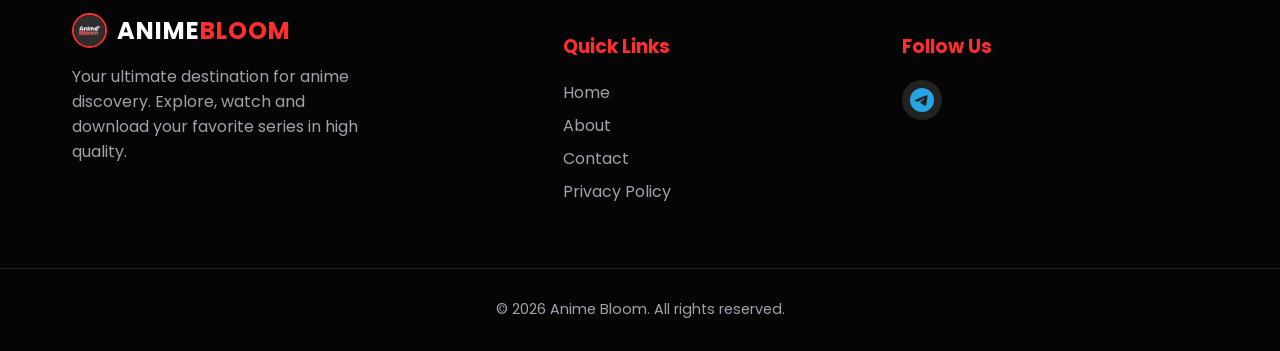
==== commit 7bcd5b03: "Update about.html" ====
--- a/about.html
+++ b/about.html
@@ -21,7 +21,6 @@
     <link rel="stylesheet" href="/style.css">
     <script async src="/gtag.js"></script>
 </head>
-<body class="dark-theme">
     <div id="splash-screen">
         <img src="/favicon.png" alt="Anime Bloom Logo" class="splash-logo">
     </div>
--- a/style.css
+++ b/style.css
@@ -66,10 +66,13 @@
     -webkit-user-select: text !important;
 }
 
-.details-layout,
-.details-layout *:not(button):not(.download-btn):not(img) {
-    user-select: text !important;
-    -webkit-user-select: text !important;
+.details-info,
+.details-info h1,
+.details-info .info-item,
+.details-info .description,
+.details-info .description p {
+    user-select: text;
+    -webkit-user-select: text;
 }
 
 button,
@@ -284,10 +287,6 @@
 
 nav a:hover::before {
     transform: scaleY(1);
-}
-
-nav a::after {
-    display: none;
 }
 
 main {
@@ -490,11 +489,6 @@
     border-color: rgba(255, 130, 100, 0.6);
 }
 
-.greeting h1 {
-    font-size: 2.5rem;
-    color: var(--accent-color);
-}
-
 .search-section {
     position: relative;
     overflow: visible;
@@ -539,10 +533,6 @@
     background: linear-gradient(90deg, transparent, rgba(255,255,255,0.18), transparent);
     pointer-events: none;
     border-radius: 50px;
-}
-
-.search-section::after {
-    content: none;
 }
 
 .search-section:focus-within {
@@ -715,7 +705,9 @@
     background: var(--card-bg);
     border-radius: 16px;
     overflow: hidden;
-    transition: all 0.5s cubic-bezier(0.4, 0, 0.2, 1);
+    transition: transform 0.5s cubic-bezier(0.4, 0, 0.2, 1),
+                box-shadow 0.5s cubic-bezier(0.4, 0, 0.2, 1),
+                border-color 0.5s cubic-bezier(0.4, 0, 0.2, 1);
     cursor: pointer;
     border: 1px solid var(--soft-border);
     text-align: left;
@@ -880,12 +872,6 @@
 
 .rating-badge {
     color: #f5c518;
-    border: 1px solid rgba(245,197,24,0.4);
-    flex-shrink: 0;
-}
-
-.rating-badge {
-    color: #f5c518;
     border: 1px solid rgba(245,197,24,0.5);
     display: flex;
     align-items: center;
@@ -941,7 +927,7 @@
     height: 100vh;
     background-size: cover;
     background-position: center;
-    filter: blur(50px) brightness(0.3);
+    filter: blur(12px) brightness(0.3);
     z-index: -1;
     transform: scale(1.1);
 }
@@ -1070,69 +1056,6 @@
         0 4px 14px rgba(0,0,0,0.4);
     color: #fff;
     transform: translateY(-3px);
-}
-
-.season-link-container {
-    display: flex;
-    justify-content: center;
-    width: 100%;
-    margin-top: 3.5rem;
-}
-
-.season-btn {
-    position: relative;
-    overflow: hidden;
-    display: inline-block;
-    padding: 1rem 2.5rem;
-    border-radius: 30px;
-    font-weight: 700;
-    font-size: 1.1rem;
-    text-decoration: none;
-    color: #ffffff;
-    text-transform: uppercase;
-    letter-spacing: 1px;
-    user-select: none !important;
-    -webkit-user-select: none !important;
-    background: linear-gradient(135deg,
-        rgba(255, 60, 60, 0.88) 0%,
-        rgba(190, 15, 15, 0.92) 100%);
-    backdrop-filter: blur(12px) saturate(180%);
-    -webkit-backdrop-filter: blur(12px) saturate(180%);
-    border: 1px solid rgba(255, 110, 80, 0.45);
-    box-shadow:
-        inset 0 1px 0 rgba(255,180,160,0.25),
-        0 4px 18px rgba(255, 46, 46, 0.42);
-    transition: transform 0.28s ease, box-shadow 0.28s ease, border-color 0.28s ease;
-}
-
-.season-btn::before {
-    content: '';
-    position: absolute;
-    top: 0; left: -75%;
-    width: 50%; height: 100%;
-    background: linear-gradient(120deg, transparent, rgba(255,255,255,0.22), transparent);
-    transform: skewX(-15deg);
-    transition: left 0.55s ease;
-    pointer-events: none;
-}
-.season-btn:hover::before { left: 135%; }
-
-.season-btn::after {
-    content: '';
-    position: absolute;
-    inset: 0;
-    border-radius: inherit;
-    background: radial-gradient(ellipse at 50% 0%, rgba(255,255,255,0.12) 0%, transparent 60%);
-    pointer-events: none;
-}
-
-.season-btn:hover {
-    transform: translateY(-3px);
-    border-color: rgba(255, 140, 100, 0.6);
-    box-shadow:
-        inset 0 1px 0 rgba(255,180,160,0.3),
-        0 6px 24px rgba(255, 46, 46, 0.55);
-    color: #ffffff;
 }
 
 .recommended-section {
@@ -1788,10 +1711,6 @@
     height: 1px;
     background: linear-gradient(90deg, transparent, rgba(255,255,255,0.18), transparent);
     pointer-events: none;
-}
-
-.library-search-wrapper::after {
-    content: none;
 }
 
 .library-search-wrapper:focus-within {
@@ -2107,13 +2026,6 @@
     color: var(--accent-color);
 }
 
-.modal-logo {
-    width: 80px;
-    height: 80px;
-    margin-bottom: 1.5rem;
-    filter: drop-shadow(0 0 10px rgba(36, 161, 222, 0.3));
-}
-
 .modal-body h2 {
     color: var(--text-color);
     margin: 0 0 1rem;
@@ -2188,30 +2100,31 @@
     height: 100%;
 }
 
-.skeleton-img {
-    aspect-ratio: 16 / 9;
-    background: linear-gradient(90deg, #18181c 25%, #222228 50%, #18181c 75%);
-    background-size: 200% 100%;
-    animation: shimmer 1.5s infinite linear;
-}
+.skeleton-img,
+.skeleton-title {
+    background: #18181c;
+    position: relative;
+    overflow: hidden;
+}
+
 
 .skeleton-info {
     padding: 1rem;
 }
 
-.skeleton-title {
-    height: 1.2rem;
-    width: 80%;
-    background: linear-gradient(90deg, #18181c 25%, #222228 50%, #18181c 75%);
-    background-size: 200% 100%;
+.skeleton-img::after,
+.skeleton-title::after {
+    content: '';
+    position: absolute;
+    inset: 0;
+    background: linear-gradient(90deg, transparent 0%, #222228 50%, transparent 100%);
     animation: shimmer 1.5s infinite linear;
-    border-radius: 4px;
-    margin-bottom: 0.5rem;
-}
+}
+
 
 @keyframes shimmer {
-    0% { background-position: -200% 0; }
-    100% { background-position: 200% 0; }
+    0%   { transform: translateX(-100%); }
+    100% { transform: translateX(100%); }
 }
 
 .skeleton-grid {
@@ -2339,20 +2252,6 @@
     object-fit: cover;
 }
 
-.air-time-badge {
-    position: absolute;
-    top: 10px;
-    right: 10px;
-    background: rgba(0, 0, 0, 0.75);
-    backdrop-filter: blur(5px);
-    color: var(--accent-color);
-    padding: 4px 10px;
-    border-radius: 6px;
-    font-size: 0.8rem;
-    font-weight: 700;
-    border: 1px solid var(--accent-color);
-}
-
 .schedule-info {
     padding: 1.2rem;
 }
@@ -2400,12 +2299,6 @@
 
 /* ── ANIMATION SYSTEM ── */
 body {
-    animation: bodyFadeIn 0.6s ease forwards;
-}
-
-@keyframes bodyFadeIn {
-    from { opacity: 0; }
-    to   { opacity: 1; }
 }
 
 .reveal {
@@ -2419,13 +2312,6 @@
     opacity: 1;
     transform: translateY(0);
 }
-
-.reveal-delay-1 { transition-delay: 0.08s; }
-.reveal-delay-2 { transition-delay: 0.16s; }
-.reveal-delay-3 { transition-delay: 0.24s; }
-.reveal-delay-4 { transition-delay: 0.32s; }
-.reveal-delay-5 { transition-delay: 0.40s; }
-
 
 .search-section {
     animation: slideUpFade 0.7s cubic-bezier(0.16, 1, 0.3, 1) 0.75s both;
@@ -2479,8 +2365,7 @@
 }
 
 .watch-btn:active,
-.join-btn:active,
-.season-btn:active {
+.join-btn:active {
     transform: scale(0.93) !important;
     box-shadow: 0 2px 8px rgba(255, 46, 46, 0.3) !important;
     transition: transform 0.1s ease, box-shadow 0.1s ease !important;
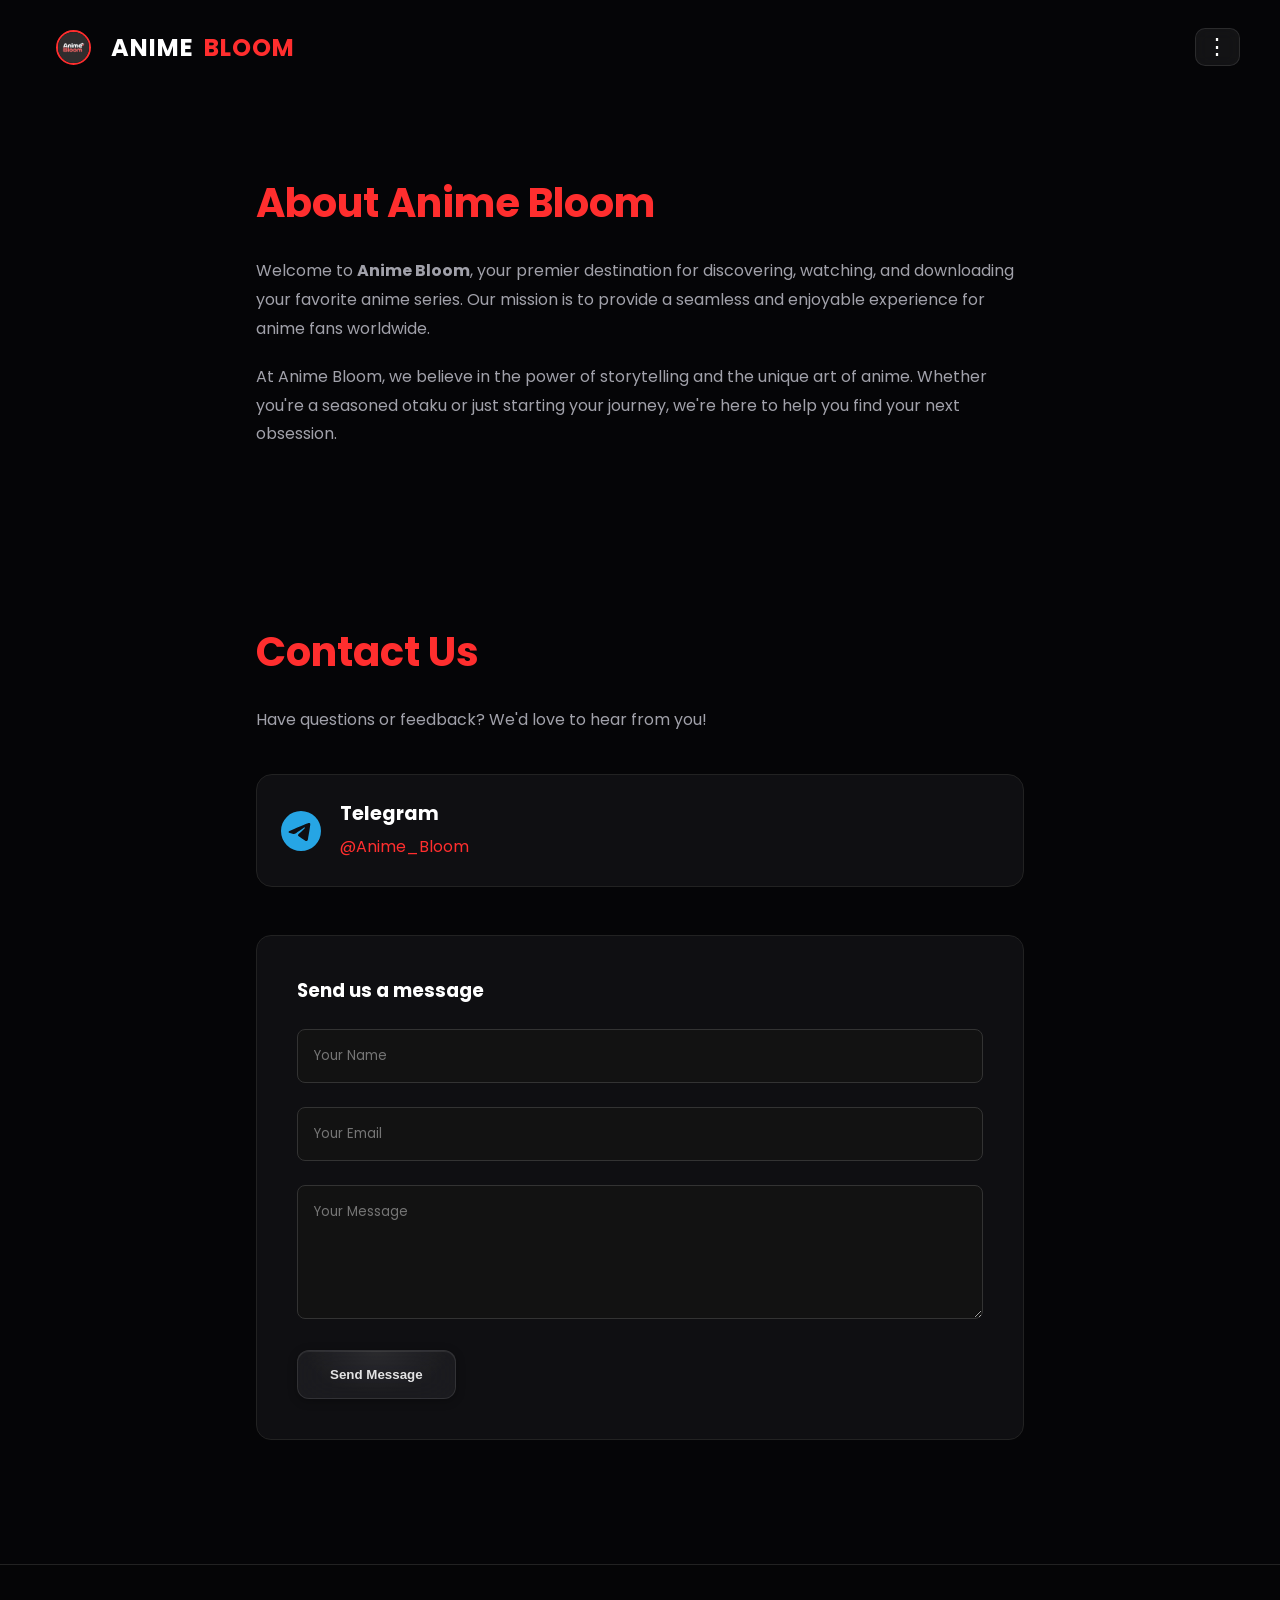
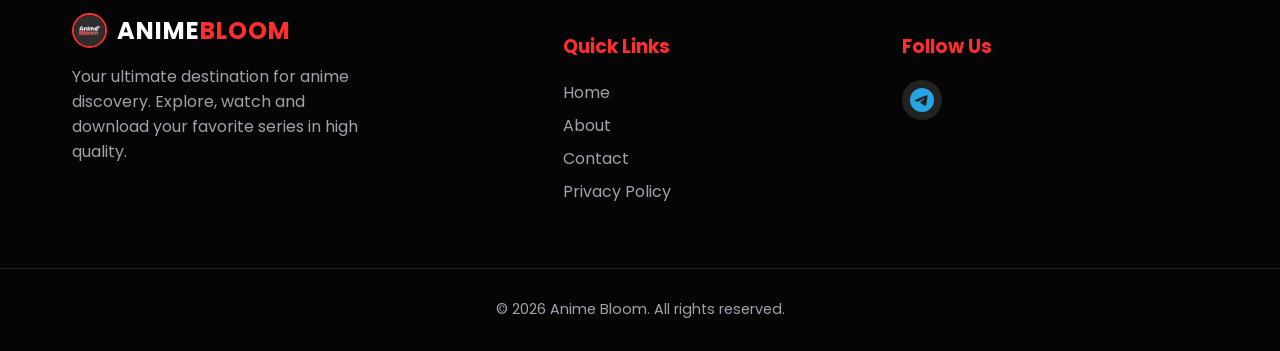
==== commit 0ce42eb1: "Update about.html" ====
--- a/about.html
+++ b/about.html
@@ -21,9 +21,6 @@
     <link rel="stylesheet" href="/style.css">
     <script async src="/gtag.js"></script>
 </head>
-    <div id="splash-screen">
-        <img src="/favicon.png" alt="Anime Bloom Logo" class="splash-logo">
-    </div>
     <header>
         <nav>
             <div class="nav-container">
--- a/style.css
+++ b/style.css
@@ -2495,37 +2495,190 @@
     transition: opacity 0.5s ease, visibility 0.5s ease;
 }
 
-#splash-screen.fade-out {
-    opacity: 0;
-    visibility: hidden;
-    pointer-events: none;
-}
-
-.splash-logo {
-    width: 120px;
-    height: 120px;
-    border-radius: 50%;
-    border: 4px solid var(--accent-color);
-    box-shadow: 0 0 20px rgba(255, 46, 46, 0.4);
-    animation: pulse 2s infinite ease-in-out;
-}
-
-@keyframes pulse {
-    0% {
-        transform: scale(1);
-        box-shadow: 0 0 20px rgba(255, 46, 46, 0.4);
-    }
-    50% {
-        transform: scale(1.1);
-        box-shadow: 0 0 40px rgba(255, 46, 46, 0.6);
-    }
-    100% {
-        transform: scale(1);
-        box-shadow: 0 0 20px rgba(255, 46, 46, 0.4);
-    }
-}
-
-
+@keyframes sk-shimmer {
+  0%   { background-position: -600px 0; }
+  100% { background-position: 600px 0; }
+}
+ 
+.sk-shine {
+  background: linear-gradient(
+    90deg,
+    #111115 0%,
+    #1c1c22 40%,
+    #111115 80%
+  );
+  background-size: 600px 100%;
+  animation: sk-shimmer 1.4s infinite linear;
+}
+ 
+/* ── Hero skeleton ── */
+.hero-skeleton {
+  position: absolute;
+  inset: 0;
+  z-index: 3;
+  display: flex;
+  align-items: flex-end;
+  padding: 4rem 5rem 3.5rem;
+  border-radius: inherit;
+  overflow: hidden;
+  background: #0a0a0e;
+  pointer-events: none;
+}
+ 
+.hero-skeleton .sk-bg {
+  position: absolute;
+  inset: 0;
+  background: linear-gradient(
+    90deg,
+    #0e0e13 0%,
+    #181820 40%,
+    #0e0e13 80%
+  );
+  background-size: 900px 100%;
+  animation: sk-shimmer 1.6s infinite linear;
+}
+ 
+.hero-skeleton-content {
+  position: relative;
+  z-index: 2;
+  display: flex;
+  flex-direction: column;
+  gap: 14px;
+  width: 100%;
+  max-width: 520px;
+}
+ 
+.sk-title {
+  height: 38px;
+  width: 75%;
+  border-radius: 8px;
+}
+ 
+.sk-title-sm {
+  height: 28px;
+  width: 55%;
+  border-radius: 6px;
+}
+ 
+.sk-line {
+  height: 13px;
+  border-radius: 5px;
+}
+ 
+.sk-line-sm {
+  width: 80%;
+}
+ 
+.sk-line-xs {
+  width: 60%;
+}
+ 
+.sk-btn {
+  height: 42px;
+  width: 140px;
+  border-radius: 10px;
+  margin-top: 6px;
+}
+ 
+.hero-skeleton-progress {
+  position: absolute;
+  bottom: 20px;
+  left: 50%;
+  transform: translateX(-50%);
+  width: 90%;
+  display: flex;
+  gap: 8px;
+}
+ 
+.hero-skeleton-progress .sk-seg {
+  flex: 1;
+  height: 3px;
+  border-radius: 2px;
+  background: rgba(255,255,255,0.06);
+}
+ 
+/* ── Row skeleton ── */
+.sk-row {
+  margin-bottom: 2rem;
+}
+ 
+.sk-row-title {
+  height: 28px;
+  width: 220px;
+  border-radius: 7px;
+  margin: 4rem 0 1.5rem 15px;
+}
+ 
+.sk-row-cards {
+  display: flex;
+  gap: 1.5rem;
+  overflow: hidden;
+  padding: 1rem 0 2rem;
+}
+ 
+.sk-card {
+  flex: 0 0 280px;
+  border-radius: 16px;
+  overflow: hidden;
+  border: 1px solid rgba(255,255,255,0.04);
+}
+ 
+.sk-card-img {
+  width: 100%;
+  aspect-ratio: 16 / 9;
+  border-radius: 0;
+}
+ 
+.sk-card-body {
+  padding: 1rem;
+  background: #0f0f12;
+  display: flex;
+  flex-direction: column;
+  gap: 8px;
+}
+ 
+.sk-card-name {
+  height: 16px;
+  width: 80%;
+  border-radius: 5px;
+}
+ 
+.sk-card-meta {
+  height: 11px;
+  width: 50%;
+  border-radius: 4px;
+  opacity: 0.6;
+}
+ 
+/* ── Grid skeleton (library) ── */
+.sk-grid {
+  display: grid;
+  grid-template-columns: repeat(auto-fill, minmax(280px, 1fr));
+  gap: 2rem;
+  margin-top: 2rem;
+}
+ 
+/* ── Section title skeleton ── */
+.sk-section-title {
+  height: 30px;
+  width: 200px;
+  border-radius: 7px;
+  margin: 3rem 0 1.2rem 15px;
+  position: relative;
+}
+ 
+/* ── Fade-out when real content arrives ── */
+.sk-row,
+.hero-skeleton,
+.sk-grid {
+  opacity: 1;
+  transition: opacity 0.3s ease;
+}
+ 
+.sk-fade-out {
+  opacity: 0;
+  pointer-events: none;
+}
 
 /* ── Search Suggestions Dropdown ── */
 .search-suggestions {
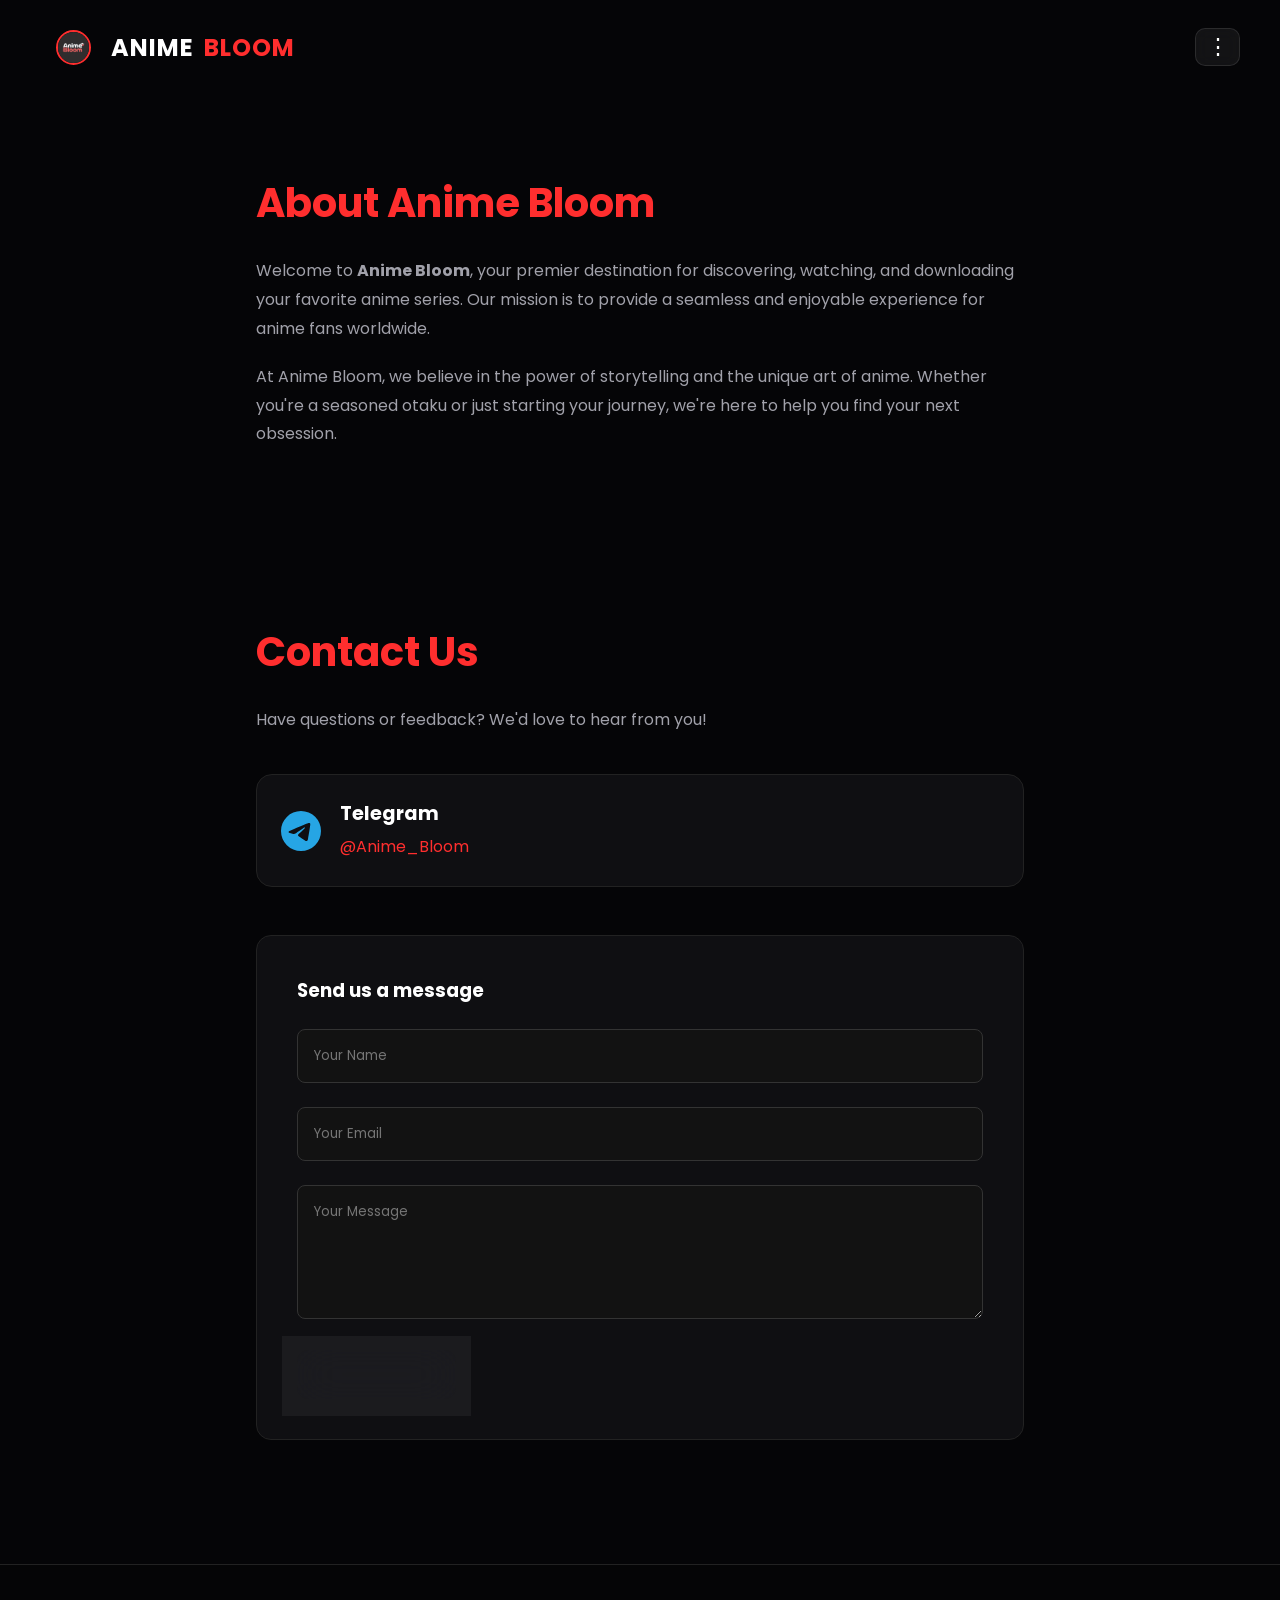
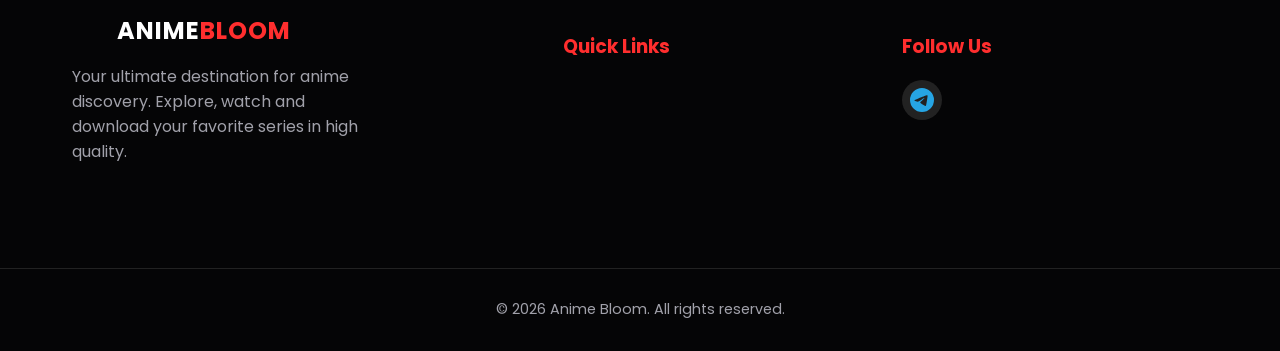
==== commit 19078b65: "[Admin] Add AI Insights, Activity Logs, and SEO Optimizations - Implemented AI Insights tab using Op" ====
--- a/about.html
+++ b/about.html
@@ -3,8 +3,8 @@
 <head>
     <meta charset="UTF-8">
     <meta name="viewport" content="width=device-width, initial-scale=1.0">
-    <title>About Us - Anime Bloom</title>
-    <meta name="description" content="Learn about Anime Bloom — your premier destination for discovering and downloading anime in Hindi and English dubbed. Contact us via Telegram or our contact form.">
+    <title>About Anime Bloom - Premier Anime Streaming & Download Platform</title>
+    <meta name="description" content="Discover Anime Bloom, your ultimate source for Hindi and English dubbed anime. Learn about our mission to provide high-quality anime downloads and streams.">
     <meta name="robots" content="index, follow">
     <link rel="canonical" href="https://anime-bloom.vercel.app/about">
     <meta property="og:type" content="website">
--- a/style.css
+++ b/style.css
@@ -846,36 +846,20 @@
 }
 
 .quick-info {
-    display: flex;
-    flex-wrap: nowrap;
-    align-items: center;
-    gap: 4px;
-    font-size: 0.68rem;
+    font-size: 0.75rem;
     color: var(--secondary-text);
     margin-top: 5px;
-    overflow: hidden;
-}
-
-.quick-info span {
-    background: rgba(255,255,255,0.1);
-    padding: 2px 5px;
-    border-radius: 4px;
-    white-space: nowrap;
-    flex-shrink: 0;
-}
-
-.quality-badge {
+    display: block;
+}
+
+.meta-info {
     color: var(--accent-color);
-    border: 1px solid var(--accent-color);
-    flex-shrink: 0;
-}
-
-.rating-badge {
-    color: #f5c518;
-    border: 1px solid rgba(245,197,24,0.5);
-    display: flex;
-    align-items: center;
-    gap: 2px;
+    font-weight: 600;
+    margin-bottom: 1.5rem;
+    font-size: 1.05rem;
+    display: flex;
+    gap: 8px;
+    flex-wrap: wrap;
 }
 
 .section-title {
@@ -2091,27 +2075,6 @@
         0 6px 24px rgba(255, 46, 46, 0.55);
 }
 
-/* Skeleton */
-.skeleton-card {
-    background: var(--card-bg);
-    border-radius: 16px;
-    overflow: hidden;
-    border: 1px solid var(--soft-border);
-    height: 100%;
-}
-
-.skeleton-img,
-.skeleton-title {
-    background: #18181c;
-    position: relative;
-    overflow: hidden;
-}
-
-
-.skeleton-info {
-    padding: 1rem;
-}
-
 .skeleton-img::after,
 .skeleton-title::after {
     content: '';
@@ -2127,13 +2090,6 @@
     100% { transform: translateX(100%); }
 }
 
-.skeleton-grid {
-    display: grid;
-    grid-template-columns: repeat(auto-fill, minmax(280px, 1fr));
-    gap: 2rem;
-    width: 100%;
-    margin-top: 2rem;
-}
 
 /* Schedule & News Styles */
 .news-grid {
@@ -2509,6 +2465,14 @@
   );
   background-size: 600px 100%;
   animation: sk-shimmer 1.4s infinite linear;
+}
+
+/* ADD THIS */
+.sk-bg {
+  position: absolute;
+  inset: 0;
+  width: 100%;
+  height: 100%;
 }
  
 /* ── Hero skeleton ── */
@@ -2626,7 +2590,14 @@
 .sk-card-img {
   width: 100%;
   aspect-ratio: 16 / 9;
+  height: 158px;          /* fallback for browsers without aspect-ratio support */
   border-radius: 0;
+}
+
+@supports (aspect-ratio: 16 / 9) {
+  .sk-card-img {
+    height: auto;         /* let aspect-ratio take over when supported */
+  }
 }
  
 .sk-card-body {
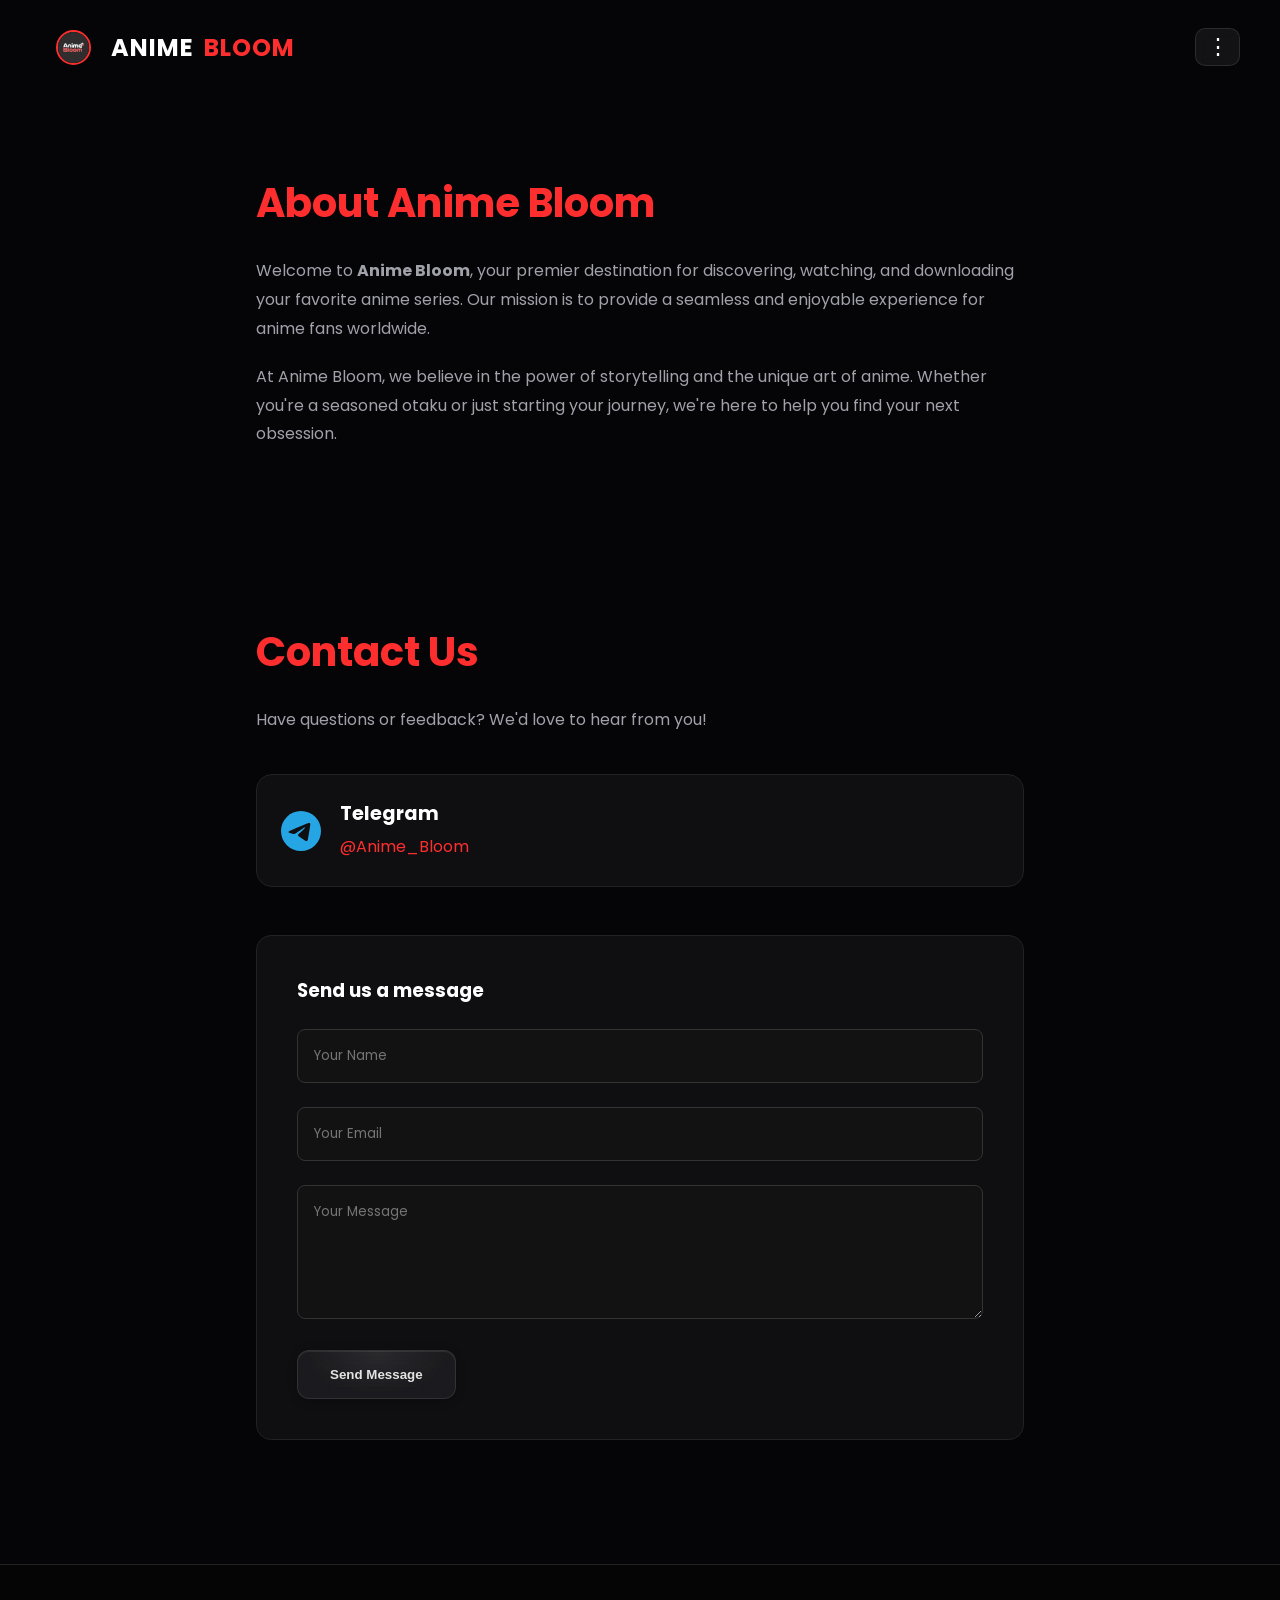
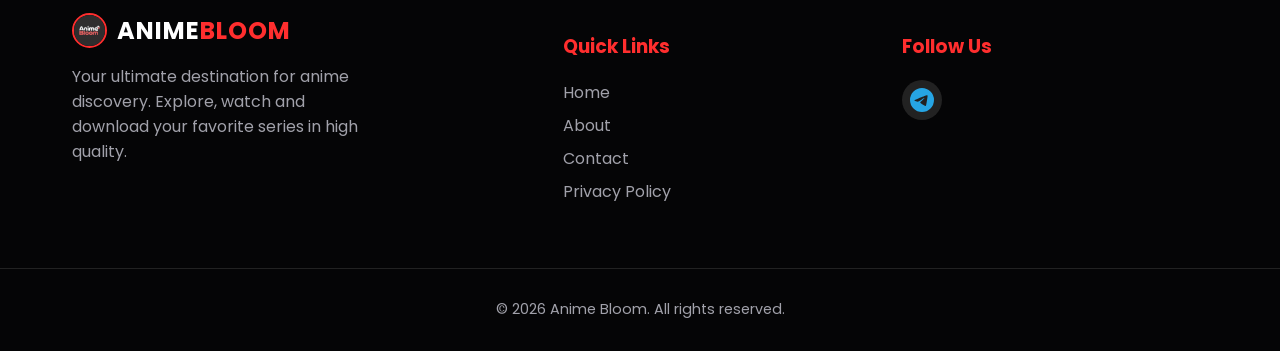
==== commit ea85c9bf: "Enhance SEO with dynamic titles, expanded keywords, and unique meta tags - Updated api/details.js to" ====
--- a/about.html
+++ b/about.html
@@ -5,6 +5,7 @@
     <meta name="viewport" content="width=device-width, initial-scale=1.0">
     <title>About Anime Bloom - Premier Anime Streaming & Download Platform</title>
     <meta name="description" content="Discover Anime Bloom, your ultimate source for Hindi and English dubbed anime. Learn about our mission to provide high-quality anime downloads and streams.">
+    <meta name="keywords" content="about anime bloom, anime streaming site, hindi dubbed anime source, english dubbed anime free, anime bloom mission">
     <meta name="robots" content="index, follow">
     <link rel="canonical" href="https://anime-bloom.vercel.app/about">
     <meta property="og:type" content="website">
